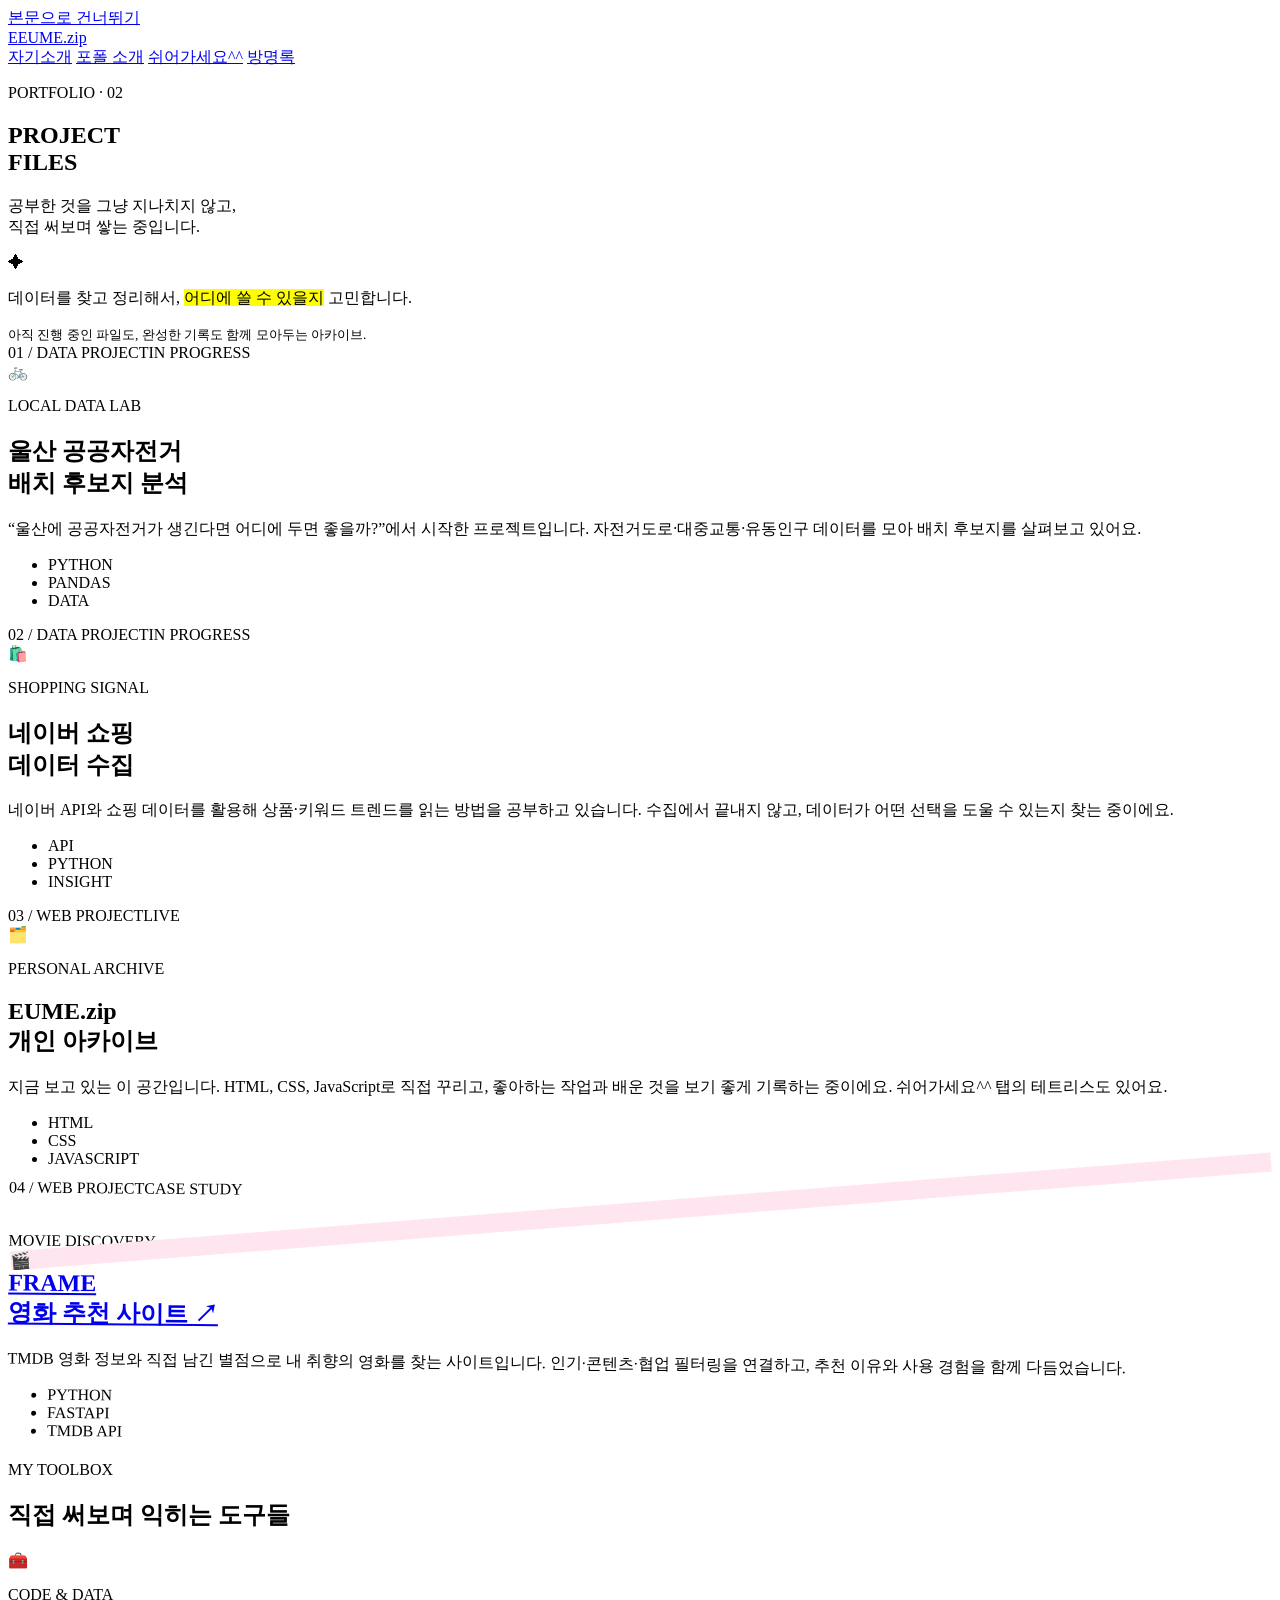
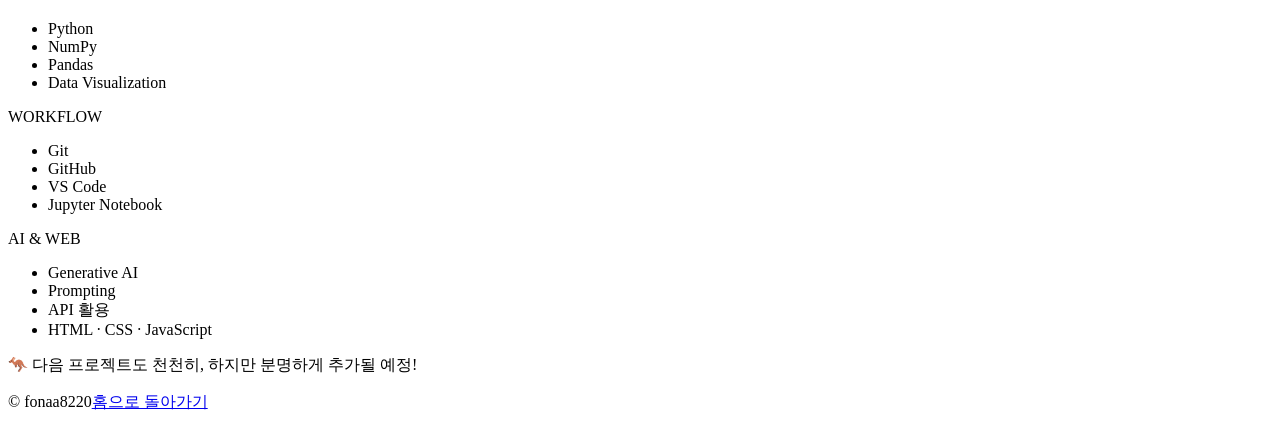
==== pages/portfolio/index.html @ 28d55096 "feat: add FRAME movie recommendation portfolio case study" ====
<!doctype html>
<html lang="ko">
<head>
  <meta charset="UTF-8">
  <meta name="viewport" content="width=device-width, initial-scale=1.0">
  <meta name="description" content="김정음의 프로젝트 포트폴리오 페이지입니다.">
  <title>포폴 소개 — EUME.zip</title>
  <link rel="stylesheet" href="../../shared/site.css">
  <link rel="stylesheet" href="frame/frame.css?v=20261020-2">
  <script src="../../shared/site.js" defer></script>
</head>
<body data-page="portfolio">
  <a class="skip-link" href="#main-content">본문으로 건너뛰기</a>
  <div class="page-grid" aria-hidden="true"></div>
  <header class="site-header">
    <a class="brand" href="../../index.html" aria-label="홈으로 이동"><span class="brand-mark" aria-hidden="true">E</span><span>EUME<span class="brand-dot">.</span>zip</span></a>
    <nav class="tabs" aria-label="주요 메뉴">
      <a class="tab" href="../../pages/about/index.html" data-route="about">자기소개</a>
      <a class="tab" href="../../pages/portfolio/index.html" data-route="portfolio">포폴 소개</a>
      <a class="tab" href="../../games/tetris/index.html" data-route="tetris">쉬어가세요^^</a>
      <a class="tab" href="../../pages/guestbook/index.html" data-route="guestbook">방명록</a>
    </nav>
  </header>
  <main class="subpage" id="main-content">
    <section class="page-heading">
      <p class="eyebrow">PORTFOLIO · 02</p>
      <h1>PROJECT<br>FILES</h1>
      <p>공부한 것을 그냥 지나치지 않고,<br>직접 써보며 쌓는 중입니다.</p>
    </section>
    <section class="portfolio-intro" aria-label="포트폴리오 안내">
      <span class="portfolio-scribble" aria-hidden="true">✦</span>
      <p>데이터를 찾고 정리해서, <mark>어디에 쓸 수 있을지</mark> 고민합니다.</p>
      <small>아직 진행 중인 파일도, 완성한 기록도 함께 모아두는 아카이브.</small>
    </section>
    <section class="project-grid" aria-label="프로젝트 목록">
      <article class="project-card project-bike">
        <div class="project-topline"><span>01 / DATA PROJECT</span><span class="project-state">IN PROGRESS</span></div>
        <div class="project-icon" aria-hidden="true">🚲</div>
        <p class="project-type">LOCAL DATA LAB</p>
        <h2>울산 공공자전거<br>배치 후보지 분석</h2>
        <p class="project-copy">“울산에 공공자전거가 생긴다면 어디에 두면 좋을까?”에서 시작한 프로젝트입니다. 자전거도로·대중교통·유동인구 데이터를 모아 배치 후보지를 살펴보고 있어요.</p>
        <ul class="project-tags" aria-label="사용 기술"><li>PYTHON</li><li>PANDAS</li><li>DATA</li></ul>
      </article>
      <article class="project-card project-shopping">
        <div class="project-topline"><span>02 / DATA PROJECT</span><span class="project-state">IN PROGRESS</span></div>
        <div class="project-icon" aria-hidden="true">🛍️</div>
        <p class="project-type">SHOPPING SIGNAL</p>
        <h2>네이버 쇼핑<br>데이터 수집</h2>
        <p class="project-copy">네이버 API와 쇼핑 데이터를 활용해 상품·키워드 트렌드를 읽는 방법을 공부하고 있습니다. 수집에서 끝내지 않고, 데이터가 어떤 선택을 도울 수 있는지 찾는 중이에요.</p>
        <ul class="project-tags" aria-label="사용 기술"><li>API</li><li>PYTHON</li><li>INSIGHT</li></ul>
      </article>
      <article class="project-card project-archive">
        <div class="project-topline"><span>03 / WEB PROJECT</span><span class="project-state">LIVE</span></div>
        <div class="project-icon" aria-hidden="true">🗂️</div>
        <p class="project-type">PERSONAL ARCHIVE</p>
        <h2>EUME.zip<br>개인 아카이브</h2>
        <p class="project-copy">지금 보고 있는 이 공간입니다. HTML, CSS, JavaScript로 직접 꾸리고, 좋아하는 작업과 배운 것을 보기 좋게 기록하는 중이에요. 쉬어가세요^^ 탭의 테트리스도 있어요.</p>
        <ul class="project-tags" aria-label="사용 기술"><li>HTML</li><li>CSS</li><li>JAVASCRIPT</li></ul>
      </article>
      <article class="project-card project-frame">
        <div class="project-topline"><span>04 / WEB PROJECT</span><span class="project-state">CASE STUDY</span></div>
        <div class="project-icon" aria-hidden="true">🎬</div>
        <p class="project-type">MOVIE DISCOVERY</p>
        <h2><a href="frame/index.html">FRAME<br>영화 추천 사이트 <span aria-hidden="true">↗</span></a></h2>
        <p class="project-copy">TMDB 영화 정보와 직접 남긴 별점으로 내 취향의 영화를 찾는 사이트입니다. 인기·콘텐츠·협업 필터링을 연결하고, 추천 이유와 사용 경험을 함께 다듬었습니다.</p>
        <ul class="project-tags" aria-label="사용 기술"><li>PYTHON</li><li>FASTAPI</li><li>TMDB API</li></ul>
      </article>
    </section>
    <section class="toolbox" aria-labelledby="toolbox-title">
      <div class="toolbox-heading">
        <div>
          <p id="toolbox-title">MY TOOLBOX</p>
          <h2>직접 써보며 익히는 도구들</h2>
        </div>
        <span aria-hidden="true">🧰</span>
      </div>
      <div class="toolbox-grid">
        <article class="tool-group tool-group-blue">
          <p>CODE &amp; DATA</p>
          <ul><li>Python</li><li>NumPy</li><li>Pandas</li><li>Data Visualization</li></ul>
        </article>
        <article class="tool-group tool-group-pink">
          <p>WORKFLOW</p>
          <ul><li>Git</li><li>GitHub</li><li>VS Code</li><li>Jupyter Notebook</li></ul>
        </article>
        <article class="tool-group tool-group-lime">
          <p>AI &amp; WEB</p>
          <ul><li>Generative AI</li><li>Prompting</li><li>API 활용</li><li>HTML · CSS · JavaScript</li></ul>
        </article>
      </div>
    </section>
    <p class="portfolio-note"><span aria-hidden="true">🦘</span> 다음 프로젝트도 천천히, 하지만 분명하게 추가될 예정!</p>
  </main>
  <footer class="site-footer"><span>© <span data-year></span> fonaa8220</span><a href="../../index.html">홈으로 돌아가기</a></footer>
</body>
</html>
---- pages/portfolio/frame/frame.css ----
/* FRAME case study; scoped so the existing archive keeps its own design. */
.project-grid .project-frame { grid-column: auto; box-shadow: 5px 5px 0 var(--pink); transform: rotate(.5deg); }
.project-frame .project-icon { background: #ffe5f0; transform: rotate(-5deg); }
.project-frame h2 a:hover { text-decoration: underline; text-underline-offset: 4px; }
.project-frame h2 a:focus-visible { outline: 3px solid var(--blue); outline-offset: 5px; }
.frame-card-link { display: inline-flex; align-items: center; gap: 16px; padding: 11px 15px; border: 2px solid var(--ink); color: var(--ink); background: var(--lime); box-shadow: 3px 3px 0 var(--ink); font-size: .85rem; font-weight: 900; }
.frame-card-link:hover { background: #fff; }
.frame-card-link:focus-visible, .frame-case a:focus-visible, .frame-case summary:focus-visible { outline: 3px solid var(--pink); outline-offset: 5px; }
.frame-case { padding-bottom: 70px; }
.frame-breadcrumb { display: inline-flex; margin: 22px 0; font-size: .8rem; font-weight: 800; }
.frame-hero { display: grid; grid-template-columns: 1.2fr .8fr; gap: 28px; padding: 28px; border: 2px solid var(--ink); color: var(--ink); background: #fff; box-shadow: 5px 5px 0 var(--blue); }
.frame-case .frame-kicker { margin: 0 0 16px; color: var(--blue); font: 900 .73rem ui-monospace, monospace; letter-spacing: .1em; }
.frame-hero .frame-kicker { color: var(--blue); }
.frame-hero h1 { margin: 0; font-size: clamp(2rem, 4vw, 3.2rem); line-height: 1.12; letter-spacing: -.055em; word-break: keep-all; }
.frame-hero h1 span { display: table; margin-bottom: 16px; padding: 5px 9px; border: 2px solid var(--ink); color: var(--ink); background: var(--lime); font-size: .48em; letter-spacing: -.02em; transform: rotate(-2deg); }
.frame-hero-copy { max-width: 620px; margin: 20px 0 0; color: var(--muted); font-size: .89rem; line-height: 1.85; word-break: keep-all; }
.frame-meta { display: grid; align-content: center; gap: 0; margin: 0; padding: 0 0 0 25px; border-left: 1px solid #d5d1c7; }
.frame-meta div { padding: 14px 0; }
.frame-meta dt { margin-bottom: 7px; color: var(--blue); font: 800 .68rem ui-monospace, monospace; letter-spacing: .08em; }
.frame-meta dd { margin: 0; font-size: .91rem; line-height: 1.6; }
.frame-actions { display: flex; flex-wrap: wrap; align-items: center; gap: 16px; margin-top: 25px; }
.frame-actions .frame-secondary { padding: 12px 0; color: inherit; border-bottom: 1px solid currentColor; font-size: .88rem; font-weight: 800; }
.frame-stats { display: grid; grid-template-columns: repeat(3, 1fr); gap: 20px; margin: 35px 0 12px; }
.frame-stat { padding: 23px; border: 2px solid var(--ink); background: #fff; box-shadow: 4px 4px 0 var(--ink); }
.frame-stat:nth-child(2) { background: var(--lime); }
.frame-stat strong { display: block; font-size: clamp(1.8rem, 3vw, 2.4rem); letter-spacing: -.06em; }
.frame-stat span { display: block; margin-top: 6px; font-size: .85rem; line-height: 1.6; }
.frame-asof { margin: 14px 0 0; color: var(--muted); font-size: .78rem; }
.frame-section { margin-top: 64px; padding-top: 24px; border-top: 2px solid var(--ink); scroll-margin-top: 25px; }
.frame-section h2 { margin: 0 0 22px; font-size: clamp(1.6rem, 3vw, 2.2rem); line-height: 1.25; letter-spacing: -.05em; word-break: keep-all; }
.frame-section h3 { margin: 0 0 12px; font-size: 1.13rem; line-height: 1.5; word-break: keep-all; }
.frame-section p, .frame-section li { line-height: 1.9; word-break: keep-all; }
.frame-section p { max-width: 900px; }
.frame-section a:not(.frame-card-link) { text-decoration: underline; text-underline-offset: 3px; }
.frame-section ul { padding-left: 22px; }
.frame-grid { display: grid; grid-template-columns: repeat(2, minmax(0, 1fr)); gap: 20px; }
.frame-note { padding: 24px; border: 2px solid var(--ink); background: #fff; box-shadow: 4px 4px 0 var(--ink); }
.frame-note p:last-child { margin-bottom: 0; }
.frame-note .frame-label { margin: 0 0 10px; color: var(--blue); font: 900 .7rem ui-monospace, monospace; letter-spacing: .07em; }
.frame-screen { margin: 0; padding: 12px; border: 2px solid var(--ink); background: #111510; box-shadow: 6px 6px 0 var(--blue); }
.frame-screen img { display: block; width: 100%; height: auto; }
.frame-screen figcaption { padding: 14px 9px 5px; color: #d0d5c8; font-size: .8rem; line-height: 1.7; }
.frame-table-wrap { overflow-x: auto; border: 2px solid var(--ink); background: #fff; }
.frame-case table { width: 100%; border-collapse: collapse; font-size: .87rem; }
.frame-case th, .frame-case td { padding: 17px; border-bottom: 1px solid #d5d1c7; text-align: left; line-height: 1.8; vertical-align: top; word-break: keep-all; }
.frame-case th { background: var(--lime); }
.frame-case tr:last-child td { border-bottom: 0; }
.frame-case td:first-child { width: 24%; font-weight: 800; }
.frame-flow { display: grid; grid-template-columns: 1fr auto 1fr; gap: 16px; align-items: center; margin: 24px 0; }
.frame-flow-column { display: grid; gap: 16px; }
.frame-flow-box { padding: 22px; border: 2px solid var(--ink); background: #fff; box-shadow: 4px 4px 0 var(--ink); }
.frame-flow-box strong, .frame-flow-box span { display: block; }
.frame-flow-box strong { margin-bottom: 8px; font-size: 1rem; }
.frame-flow-box span { font-size: .83rem; line-height: 1.8; }
.frame-flow-arrow { font-size: 2rem; font-weight: 900; }
.frame-flow-output { grid-column: 1 / -1; padding: 23px; border: 2px solid var(--ink); background: var(--lime); text-align: center; }
.frame-flow-output strong { display: block; margin-bottom: 6px; }
.frame-flow-output span { font-size: .86rem; line-height: 1.8; }
.frame-formula { padding: 20px 24px; border: 2px solid var(--ink); background: #fff; font: 800 .95rem/1.9 ui-monospace, monospace; overflow-wrap: anywhere; }
.frame-case code { padding: 2px 5px; border-radius: 3px; background: #ebe7db; font-family: ui-monospace, monospace; font-size: .88em; overflow-wrap: anywhere; }
.frame-case pre { margin: 18px 0; padding: 22px; color: #f6f8ef; background: #111510; overflow-x: auto; line-height: 1.9; }
.frame-case pre code { padding: 0; color: inherit; background: transparent; overflow-wrap: normal; }
.frame-architecture { display: grid; grid-template-columns: repeat(4, minmax(0, 1fr)); gap: 14px; margin: 24px 0; }
.frame-architecture .frame-flow-box { padding: 18px; }
.frame-architecture small { display: block; margin-bottom: 9px; color: var(--blue); font: 900 .7rem ui-monospace, monospace; }
.frame-checks { display: grid; grid-template-columns: repeat(2, minmax(0, 1fr)); gap: 12px; padding: 0 !important; list-style: none; }
.frame-checks li { margin: 0; padding: 16px 20px; border: 1.5px solid var(--ink); background: #fff; }
.frame-checks li::before { content: '✓'; margin-right: 10px; color: var(--blue); font-weight: 900; }
.frame-bottom { display: flex; justify-content: space-between; align-items: center; flex-wrap: wrap; gap: 18px; margin-top: 55px; padding-top: 24px; border-top: 2px solid var(--ink); }
@media (max-width: 820px) {
  .frame-hero { grid-template-columns: 1fr; }
  .frame-meta { grid-template-columns: repeat(2, minmax(0, 1fr)); padding: 20px 0 0; border-left: 0; border-top: 1px solid #d5d1c7; gap: 10px; }
  .frame-architecture { grid-template-columns: repeat(2, minmax(0, 1fr)); }
}
@media (max-width: 540px) {
  .frame-hero { padding: 22px; }
  .frame-stats, .frame-grid, .frame-checks { grid-template-columns: 1fr; }
  .frame-stat { display: flex; align-items: center; gap: 22px; padding: 17px 22px; }
  .frame-stat strong { min-width: 95px; }
  .frame-section { margin-top: 46px; }
  .frame-flow { grid-template-columns: 1fr; }
  .frame-flow-arrow { text-align: center; transform: rotate(90deg); }
  .frame-meta, .frame-architecture { grid-template-columns: 1fr; }
  .frame-case th, .frame-case td { padding: 12px; font-size: .79rem; }
  .frame-case td:first-child { width: 30%; }
}
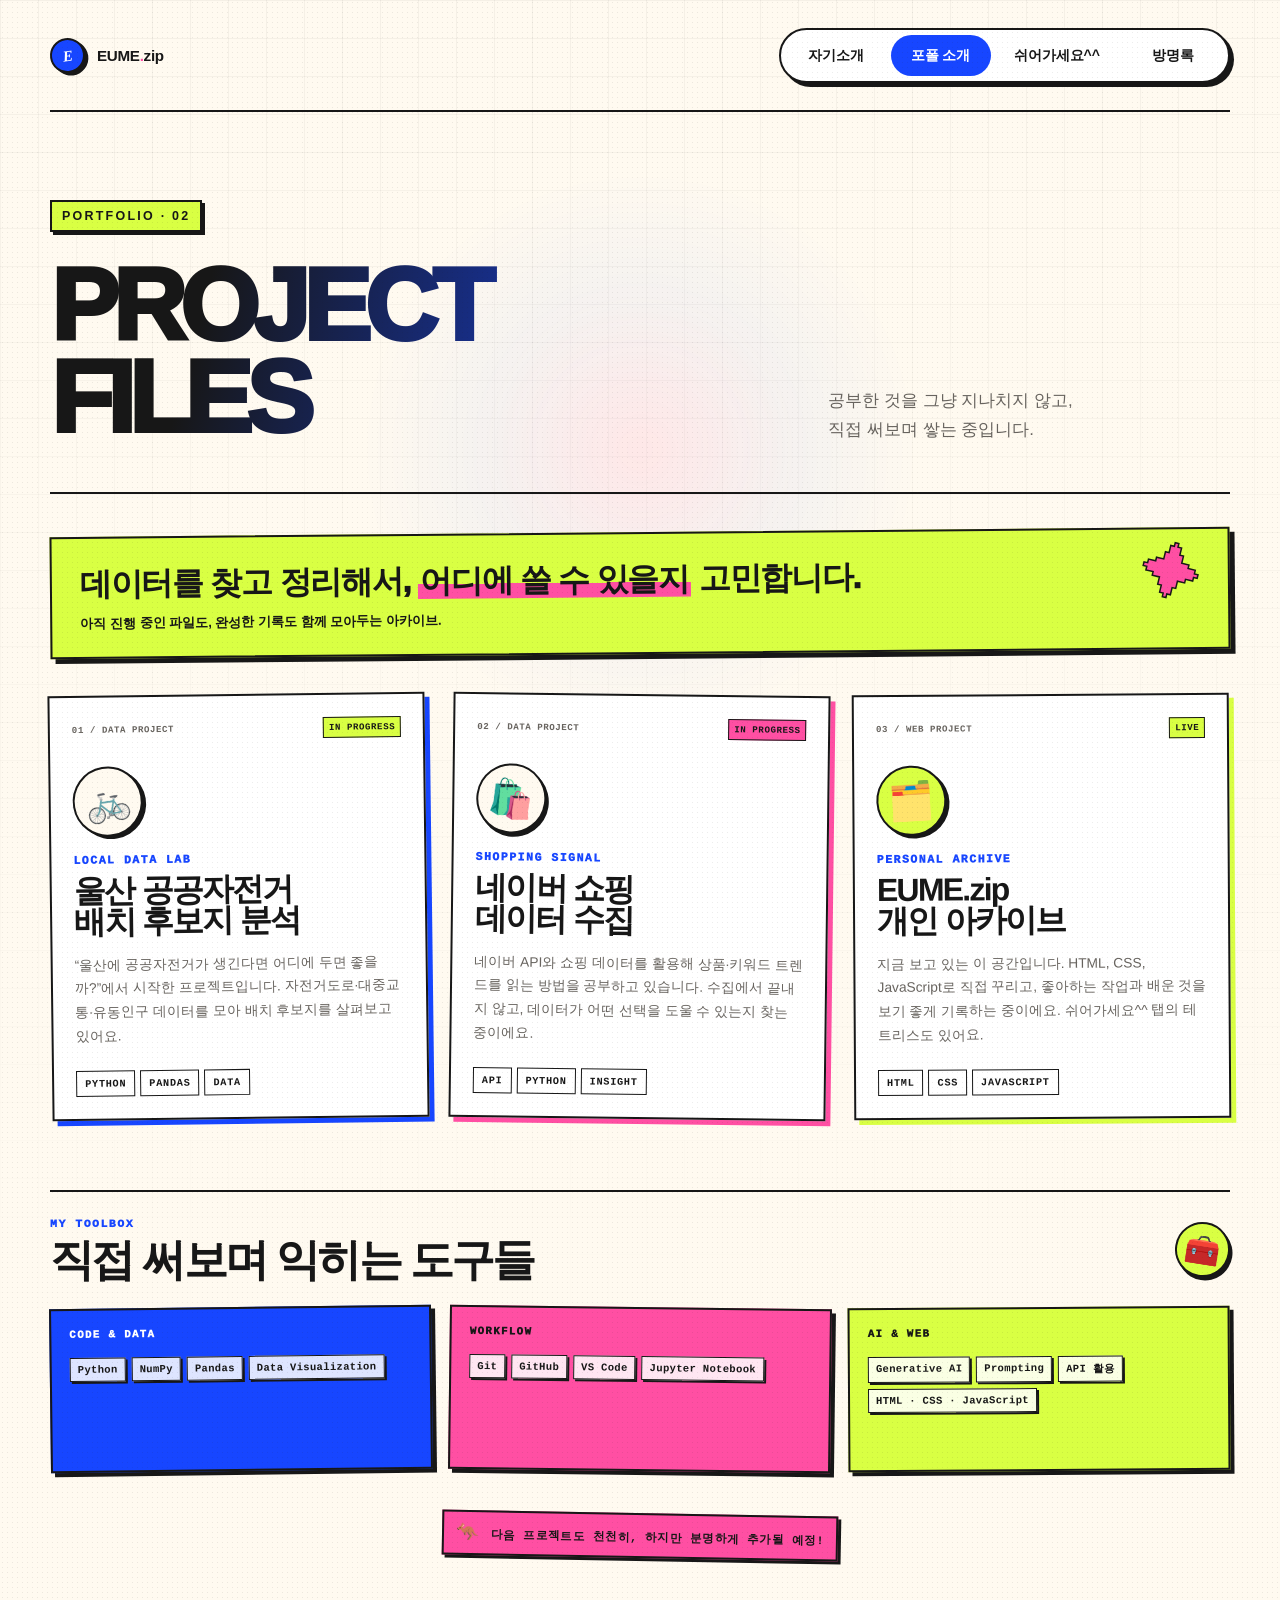
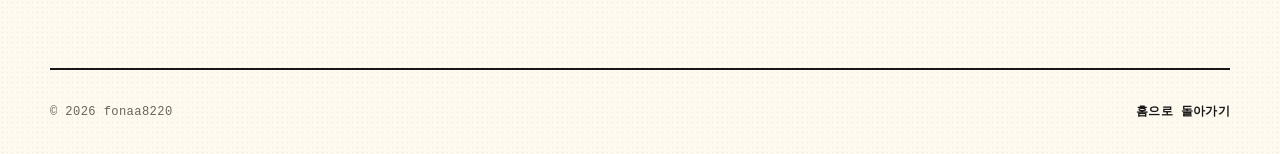
==== commit 5efcf5ea: "refactor: organize blog pages and shared assets" ====
--- a/pages/portfolio/index.html
+++ b/pages/portfolio/index.html
@@ -6,7 +6,6 @@
   <meta name="description" content="김정음의 프로젝트 포트폴리오 페이지입니다.">
   <title>포폴 소개 — EUME.zip</title>
   <link rel="stylesheet" href="../../shared/site.css">
-  <link rel="stylesheet" href="frame/frame.css?v=20261020-2">
   <script src="../../shared/site.js" defer></script>
 </head>
 <body data-page="portfolio">
@@ -57,14 +56,6 @@
         <p class="project-copy">지금 보고 있는 이 공간입니다. HTML, CSS, JavaScript로 직접 꾸리고, 좋아하는 작업과 배운 것을 보기 좋게 기록하는 중이에요. 쉬어가세요^^ 탭의 테트리스도 있어요.</p>
         <ul class="project-tags" aria-label="사용 기술"><li>HTML</li><li>CSS</li><li>JAVASCRIPT</li></ul>
       </article>
-      <article class="project-card project-frame">
-        <div class="project-topline"><span>04 / WEB PROJECT</span><span class="project-state">CASE STUDY</span></div>
-        <div class="project-icon" aria-hidden="true">🎬</div>
-        <p class="project-type">MOVIE DISCOVERY</p>
-        <h2><a href="frame/index.html">FRAME<br>영화 추천 사이트 <span aria-hidden="true">↗</span></a></h2>
-        <p class="project-copy">TMDB 영화 정보와 직접 남긴 별점으로 내 취향의 영화를 찾는 사이트입니다. 인기·콘텐츠·협업 필터링을 연결하고, 추천 이유와 사용 경험을 함께 다듬었습니다.</p>
-        <ul class="project-tags" aria-label="사용 기술"><li>PYTHON</li><li>FASTAPI</li><li>TMDB API</li></ul>
-      </article>
     </section>
     <section class="toolbox" aria-labelledby="toolbox-title">
       <div class="toolbox-heading">
--- a/shared/site.css
+++ b/shared/site.css
@@ -0,0 +1,392 @@
+:root {
+  color-scheme: light;
+  --paper: #fffaf0;
+  --ink: #171717;
+  --blue: #1746ff;
+  --pink: #ff4fa3;
+  --lime: #d9ff43;
+  --muted: #68645f;
+  --shadow: 8px 8px 0 var(--ink);
+}
+
+* { box-sizing: border-box; }
+html { min-width: 320px; background: var(--paper); scroll-behavior: smooth; }
+body {
+  min-height: 100vh; margin: 0; display: flex; flex-direction: column; overflow-x: hidden;
+  color: var(--ink); background: var(--paper);
+  font-family: Pretendard, "Noto Sans KR", -apple-system, BlinkMacSystemFont, "Segoe UI", sans-serif;
+  -webkit-user-select: none; user-select: none;
+  opacity: 0; animation: page-in .55s cubic-bezier(.2,.8,.2,1) forwards;
+}
+input, textarea { -webkit-user-select: text; user-select: text; }
+body::after {
+  content: ""; position: fixed; z-index: 20; inset: 0; pointer-events: none; opacity: .11;
+  background-image: radial-gradient(rgba(23,23,23,.75) .55px, transparent .7px);
+  background-size: 5px 5px;
+}
+body.is-leaving { animation: page-out .16s ease forwards; }
+a, button { -webkit-tap-highlight-color: transparent; }
+a { color: inherit; text-decoration: none; }
+.skip-link { position: fixed; z-index: 99; top: 12px; left: 12px; padding: 10px 14px; color: #fff; background: var(--ink); transform: translateY(-160%); }
+.skip-link:focus { transform: translateY(0); }
+.page-grid { position: fixed; z-index: -2; inset: 0; pointer-events: none; background-image: linear-gradient(rgba(23,23,23,.045) 1px, transparent 1px), linear-gradient(90deg, rgba(23,23,23,.045) 1px, transparent 1px); background-size: 38px 38px; mask-image: linear-gradient(to bottom, #000, transparent 80%); }
+.cursor-light { position: fixed; z-index: -1; width: 36rem; height: 36rem; border-radius: 50%; pointer-events: none; opacity: .42; background: radial-gradient(circle, rgba(255,79,163,.26), rgba(23,70,255,.1) 38%, transparent 70%); filter: blur(10px); transform: translate3d(calc(var(--mouse-x, 50vw) - 18rem), calc(var(--mouse-y, 50vh) - 18rem), 0); transition: opacity .25s; }
+.site-header, .site-footer, .home, .subpage { width: min(1180px, calc(100% - 48px)); margin-inline: auto; }
+.site-header { min-height: 112px; display: flex; align-items: center; justify-content: space-between; gap: 32px; border-bottom: 2px solid var(--ink); }
+.brand { display: inline-flex; align-items: center; gap: 12px; padding: 10px 0; font-size: .95rem; font-weight: 900; letter-spacing: -.02em; }
+.brand-mark { width: 35px; height: 35px; display: grid; place-items: center; border: 2px solid var(--ink); border-radius: 50%; color: #fff; background: var(--blue); font-family: Georgia, serif; font-style: italic; box-shadow: 3px 3px 0 var(--ink); transform: rotate(-8deg); }
+.brand-dot { color: var(--pink); }
+.tabs { display: flex; align-items: center; gap: 5px; padding: 5px; border: 2px solid var(--ink); border-radius: 999px; background: #fff; box-shadow: 4px 4px 0 var(--ink); }
+.tab { min-width: 100px; padding: 11px 18px; border: 0; border-radius: 999px; font: inherit; font-size: .88rem; font-weight: 800; text-align: center; color: var(--ink); background: transparent; cursor: pointer; transition: color .18s, background .18s, transform .18s; }
+.tab:hover, .tab:focus-visible { color: #fff; background: var(--pink); outline: 2px solid transparent; transform: rotate(-1deg); }
+.tab.is-active { color: #fff; background: var(--blue); }
+.tab:active { transform: scale(.96); }
+.tab-empty { color: #8d8983; background: repeating-linear-gradient(135deg, #fff 0 7px, #f0ede6 7px 14px); cursor: not-allowed; }
+.tab-empty:hover { color: #8d8983; background: repeating-linear-gradient(135deg, #fff 0 7px, #f0ede6 7px 14px); transform: none; }
+.ticker { width: 100%; overflow: hidden; border-bottom: 2px solid var(--ink); color: #fff; background: var(--ink); transform: rotate(-.25deg) scale(1.01); }
+.ticker-track { width: max-content; display: flex; animation: ticker-scroll 22s linear infinite; }
+.ticker-track span { padding: 9px 22px; font-family: ui-monospace, SFMono-Regular, Menlo, monospace; font-size: .73rem; font-weight: 800; letter-spacing: .1em; white-space: nowrap; }
+.home { flex: 1; min-height: calc(100vh - 232px); display: grid; grid-template-columns: minmax(0, 1.45fr) minmax(300px, .55fr); align-items: center; gap: clamp(48px, 8vw, 120px); padding: 74px 0 104px; }
+.hero { position: relative; }
+.hero-labels { display: flex; gap: 8px; margin-bottom: 28px; }
+.label, .empty-tag { display: inline-block; border: 2px solid var(--ink); font-size: .72rem; font-weight: 900; letter-spacing: .09em; box-shadow: 3px 3px 0 var(--ink); }
+.label { padding: 7px 10px; }
+.label-blue { color: #fff; background: var(--blue); transform: rotate(-2deg); }
+.label-pink { background: var(--pink); transform: rotate(2deg); }
+.eyebrow { margin: 0 0 20px; font-size: .78rem; font-weight: 900; letter-spacing: .18em; color: var(--blue); }
+.hero h1, .page-heading h1 { margin: 0; font-weight: 950; letter-spacing: -.065em; }
+.hero h1 { max-width: 800px; font-size: clamp(3.2rem, 6.4vw, 6.4rem); line-height: 1.03; }
+.hero h1 em { position: relative; z-index: 0; font-style: normal; font-weight: 950; white-space: nowrap; }
+.hero h1 em { background: linear-gradient(90deg, var(--ink) 0 34%, var(--blue) 48%, var(--pink) 66%, var(--ink) 82%); background-size: 240% auto; background-position: 0% center; -webkit-background-clip: text; background-clip: text; color: transparent; animation: headline-ink 7s ease-in-out infinite; }
+.hero h1 em::after { content: ""; position: absolute; z-index: -1; right: -.08em; bottom: .03em; left: -.08em; height: .28em; background: var(--lime); transform: scaleX(0) rotate(-1deg); transform-origin: left; animation: marker-swipe .8s .7s cubic-bezier(.2,.8,.2,1) forwards; }
+.hero-copy { max-width: 590px; margin: 30px 0 0; font-size: clamp(1rem, 1.6vw, 1.14rem); line-height: 1.85; color: var(--muted); }
+.hero-actions { display: flex; align-items: center; gap: 22px; margin-top: 42px; }
+.primary-button, .text-button { display: inline-flex; align-items: center; justify-content: center; min-height: 52px; font-size: .95rem; font-weight: 900; transition: transform .18s, box-shadow .18s, color .18s, background .18s; }
+.primary-button { gap: 30px; padding: 0 19px 0 24px; border: 2px solid var(--ink); color: #fff; background: var(--blue); box-shadow: 5px 5px 0 var(--ink); }
+.primary-button span { font-size: 1.15rem; }
+.primary-button:hover, .primary-button:focus-visible { background: var(--pink); box-shadow: 2px 2px 0 var(--ink); transform: translate(3px, 3px); outline: none; }
+.text-button { padding: 0 4px; border-bottom: 3px solid var(--pink); }
+.text-button:hover, .text-button:focus-visible { color: var(--blue); transform: translateY(-2px); outline: none; }
+.status-card { --glow-x: 50%; --glow-y: 50%; position: relative; min-height: 410px; display: flex; flex-direction: column; justify-content: space-between; padding: 30px; overflow: hidden; border: 2px solid var(--ink); border-radius: 8px; background: var(--lime); box-shadow: var(--shadow); transform: rotate(2deg); transition: transform .25s ease, box-shadow .25s ease; transform-style: preserve-3d; }
+.status-card::before { content: ""; position: absolute; inset: 10px; border: 1px dashed rgba(23,23,23,.35); pointer-events: none; }
+.status-card::after { content: ""; position: absolute; z-index: 0; inset: -40%; pointer-events: none; opacity: .68; background: radial-gradient(circle at var(--glow-x) var(--glow-y), rgba(255,255,255,.95) 0 7%, rgba(255,79,163,.38) 18%, rgba(23,70,255,.2) 32%, transparent 52%); mix-blend-mode: screen; transition: opacity .3s; }
+.status-card:hover { box-shadow: 12px 14px 0 var(--ink); }
+.tape { position: absolute; top: -22px; left: 50%; width: 92px; height: 36px; background: rgba(255,79,163,.78); transform: translateX(-50%) rotate(-3deg); clip-path: polygon(4% 6%, 96% 0, 100% 88%, 0 100%); }
+.status-top, .status-bottom { position: relative; z-index: 2; display: flex; justify-content: space-between; gap: 20px; transform: translateZ(24px); }
+.status-top { font-family: ui-monospace, SFMono-Regular, Menlo, monospace; font-size: .76rem; font-weight: 800; letter-spacing: .04em; }
+.status-badge { display: inline-flex; align-items: center; gap: 7px; }
+.status-badge i { width: 7px; height: 7px; border-radius: 50%; background: var(--blue); box-shadow: 0 0 0 3px rgba(23,70,255,.15); }
+.status-number { position: relative; z-index: 2; align-self: flex-end; padding-right: 8px; font-family: Georgia, "Times New Roman", serif; font-size: 8.6rem; font-style: italic; font-weight: 900; line-height: .9; color: var(--blue); text-shadow: 4px 4px 0 #fff; transform: translateZ(44px) rotate(-6deg); }
+.status-spark { position: absolute; z-index: 2; top: 36%; left: 28px; color: var(--pink); font-size: 4.5rem; -webkit-text-stroke: 2px var(--ink); transform: translateZ(34px) rotate(12deg); animation: spark-pulse 2.8s ease-in-out infinite; }
+.status-bottom { display: grid; grid-template-columns: minmax(0, 1fr) auto; align-items: end; column-gap: 16px; }
+.status-bottom p { margin: 0; font-size: .78rem; font-weight: 950; letter-spacing: .12em; }
+.status-bottom span { max-width: none; text-align: right; white-space: nowrap; font-size: .84rem; font-weight: 700; line-height: 1.6; }
+.phone-stage { --glow-x: 50%; --glow-y: 50%; position: relative; width: min(400px, 100%); justify-self: center; perspective: 800px; cursor: pointer; transform: rotate(2deg); transition: transform .25s ease; }
+.phone-stage:focus-visible { outline: 3px solid var(--pink); outline-offset: 8px; }
+.phone-stage::before { content: ""; position: absolute; z-index: -1; top: 7%; right: 3%; bottom: 3%; left: 9%; border-radius: 48% 48% 44% 44%; background: radial-gradient(circle at var(--glow-x) var(--glow-y), rgba(255,79,163,.55), rgba(23,70,255,.22) 44%, transparent 72%); filter: blur(28px); opacity: .8; transform: scale(.9); }
+.phone-visual { position: relative; width: 100%; aspect-ratio: 2 / 3; isolation: isolate; filter: drop-shadow(12px 16px 0 rgba(23,23,23,.92)); }
+.phone-device { position: absolute; z-index: 1; inset: 0; width: 100%; height: 100%; display: block; object-fit: contain; mix-blend-mode: multiply; clip-path: polygon(69% 0, 79% 0, 80% 11%, 78% 12%, 82% 16%, 82% 86%, 80% 92%, 75% 97%, 68% 99%, 31% 99%, 24% 96%, 20% 89%, 20% 21%, 22% 15%, 28% 11%, 68% 11%); pointer-events: none; user-select: none; }
+.phone-screen { position: absolute; z-index: 2; top: 24.8%; left: 27.7%; width: 49.5%; height: 35.3%; overflow: hidden; border-radius: 3.5%; background: #131313; transform: translateZ(30px); }
+.phone-screen::after { content: ""; position: absolute; inset: 0; pointer-events: none; background: linear-gradient(115deg, rgba(255,255,255,.24), transparent 27%, transparent 68%, rgba(255,255,255,.09)); mix-blend-mode: screen; }
+.phone-screen img { width: 100%; height: 100%; display: block; object-fit: cover; filter: contrast(1.05) saturate(1.12); }
+.phone-screen .phone-photo { object-position: 50% 18%; transform: scale(1.04); }
+.phone-bubble { position: absolute; z-index: 3; top: 7%; right: 3%; padding: 7px 8px; border: 1.5px solid var(--ink); border-radius: 48% 43% 48% 42%; color: var(--ink); background: #fff; box-shadow: 2px 2px 0 var(--pink); font-size: clamp(.48rem, 1.25vw, .68rem); font-weight: 900; line-height: 1; white-space: nowrap; transform: rotate(-7deg); transition: opacity .2s ease, transform .35s ease; }
+.phone-bubble::after { content: ""; position: absolute; right: 15%; bottom: -7px; width: 10px; height: 10px; border-right: 1.5px solid var(--ink); border-bottom: 1.5px solid var(--ink); background: #fff; transform: rotate(35deg) skew(-15deg); }
+.phone-photo-jump { position: absolute; z-index: 3; top: -18%; left: -9%; width: 118%; height: auto; opacity: 0; pointer-events: none; clip-path: polygon(55% 4%, 62% 4%, 62% 12%, 69% 14%, 73% 23%, 72% 33%, 75% 43%, 71% 49%, 65% 53%, 61% 60%, 66% 67%, 81% 71%, 86% 75%, 80% 80%, 71% 82%, 62% 81%, 54% 87%, 49% 94%, 42% 89%, 38% 82%, 37% 72%, 35% 61%, 34% 50%, 29% 44%, 28% 35%, 31% 26%, 37% 21%, 44% 14%, 51% 11%); filter: contrast(1.06) saturate(1.08) drop-shadow(7px 10px 0 rgba(23,23,23,.22)); transform: translate(22px, 30px) rotate(8deg) scale(.72); transform-origin: 50% 68%; transition: opacity .25s ease, transform .65s cubic-bezier(.2,1.35,.3,1); }
+.phone-bubble-jump { z-index: 5; top: 5%; right: -31%; width: 210px; padding: 12px 13px; color: var(--ink); background: var(--lime); box-shadow: 4px 4px 0 var(--ink); font-size: .8rem; line-height: 1.32; text-align: center; white-space: normal; opacity: 0; pointer-events: none; transform: translateY(12px) rotate(8deg) scale(.8); transition: opacity .25s .15s ease, transform .45s .15s cubic-bezier(.2,1.3,.3,1); }
+.phone-bubble-jump span { display: block; }
+.phone-stage.is-switched .phone-photo { opacity: 0; transform: scale(.72) rotate(-8deg); transition: opacity .18s ease, transform .35s ease; }
+.phone-stage.is-switched .phone-photo-jump { opacity: 1; transform: translate(0) rotate(-4deg) scale(1); }
+.phone-stage.is-switched .phone-bubble:not(.phone-bubble-jump) { opacity: 0; transform: rotate(-7deg) scale(.72); }
+.phone-stage.is-switched .phone-bubble-jump { opacity: 1; transform: translateY(0) rotate(8deg) scale(1); }
+.phone-stage.is-switched .click-sticker { color: var(--ink); background: var(--lime); }
+.click-sticker { position: absolute; z-index: 6; padding: 11px 14px; border: 2px solid var(--ink); color: #fff; background: var(--blue); box-shadow: 4px 4px 0 var(--pink); font-family: ui-monospace, SFMono-Regular, Menlo, monospace; font-size: 1.05rem; font-weight: 950; letter-spacing: .08em; pointer-events: none; }
+.click-sticker-main { top: 12%; left: -19%; transform: rotate(-12deg); animation: click-wiggle-main 2.5s ease-in-out infinite; }
+.click-sticker-alt { top: 58%; right: -16%; color: var(--ink); background: var(--pink); transform: rotate(9deg); animation: click-wiggle-alt 2.9s ease-in-out infinite; }
+.photo-placeholder { width: 100%; height: 100%; display: flex; flex-direction: column; align-items: center; justify-content: center; color: #fff; text-align: center; background: radial-gradient(circle at 50% 35%, rgba(255,79,163,.55), transparent 32%), linear-gradient(145deg, #161616, #222 52%, #101010); }
+.photo-placeholder span { color: var(--lime); font-size: 2.4rem; -webkit-text-stroke: 1px var(--pink); animation: spark-pulse 2.8s ease-in-out infinite; }
+.photo-placeholder strong { margin-top: 12px; font: 900 .8rem ui-monospace, SFMono-Regular, Menlo, monospace; letter-spacing: .12em; }
+.photo-placeholder small { margin-top: 5px; color: rgba(255,255,255,.62); font: 700 .58rem ui-monospace, SFMono-Regular, Menlo, monospace; letter-spacing: .13em; }
+.phone-caption { position: absolute; z-index: 3; right: -10px; bottom: 5%; padding: 7px 10px; border: 2px solid var(--ink); color: var(--ink); background: var(--pink); box-shadow: 3px 3px 0 var(--ink); font: 900 .68rem ui-monospace, SFMono-Regular, Menlo, monospace; letter-spacing: .08em; transform: rotate(-4deg); }
+.subpage { flex: 1; min-height: calc(100vh - 198px); padding: 88px 0 110px; }
+.page-heading { display: grid; grid-template-columns: minmax(0, 1fr) minmax(280px, .55fr); align-items: end; gap: 48px; padding-bottom: 48px; border-bottom: 2px solid var(--ink); }
+.page-heading .eyebrow { grid-column: 1 / -1; width: max-content; margin-bottom: -20px; padding: 7px 10px; border: 2px solid var(--ink); color: var(--ink); background: var(--lime); box-shadow: 3px 3px 0 var(--ink); transform: rotate(-1deg); }
+.page-heading h1 { font-size: clamp(3.8rem, 8vw, 7.4rem); line-height: .9; }
+.page-heading h1 { background: linear-gradient(105deg, var(--ink) 10%, var(--blue) 46%, var(--pink) 56%, var(--ink) 90%); background-size: 220% auto; -webkit-background-clip: text; background-clip: text; color: transparent; animation: headline-ink 8s ease-in-out infinite; }
+.page-heading > p:last-child { margin: 0; color: var(--muted); font-size: 1.05rem; line-height: 1.75; }
+.empty-content { position: relative; min-height: 320px; margin-top: 34px; display: flex; flex-direction: column; align-items: center; justify-content: center; padding: 58px 24px 48px; text-align: center; border: 2px dashed var(--ink); background: rgba(255,255,255,.62); }
+.empty-tag { position: absolute; top: 0; left: 50%; padding: 7px 10px; background: var(--pink); transform: translate(-50%, -50%) rotate(1deg); }
+.empty-icon { width: 58px; height: 58px; display: grid; place-items: center; margin-bottom: 20px; border: 2px solid var(--ink); border-radius: 50%; color: #fff; font-size: 1.6rem; background: var(--blue); box-shadow: 4px 4px 0 var(--ink); }
+.empty-content p { margin: 0 0 8px; font-size: 1.08rem; font-weight: 900; }
+.empty-content span:not(.empty-tag) { color: var(--muted); font-size: .94rem; line-height: 1.7; }
+.about-content { display: grid; grid-template-columns: minmax(0, 1.25fr) minmax(260px, .55fr); gap: 28px; margin-top: 38px; }
+.about-intro { position: relative; min-height: 390px; padding: clamp(30px, 5vw, 58px); overflow: hidden; border: 2px solid var(--ink); background: #fff; box-shadow: 8px 8px 0 var(--blue); }
+.about-intro::after { content: "HI!"; position: absolute; right: 7%; bottom: -13%; color: var(--lime); font-family: Georgia, "Times New Roman", serif; font-size: clamp(8rem, 20vw, 14rem); font-style: italic; font-weight: 900; line-height: 1; -webkit-text-stroke: 2px var(--ink); opacity: .9; pointer-events: none; transform: rotate(-11deg); }
+.card-kicker, .project-type { position: relative; z-index: 1; margin: 0; color: var(--blue); font-family: ui-monospace, SFMono-Regular, Menlo, monospace; font-size: .72rem; font-weight: 950; letter-spacing: .13em; }
+.about-intro h2 { position: relative; z-index: 1; max-width: 620px; margin: 20px 0 21px; font-size: clamp(2rem, 4.8vw, 4.2rem); line-height: .98; letter-spacing: -.055em; }
+.about-intro mark, .portfolio-intro mark { padding: 0 .08em; color: var(--ink); background: linear-gradient(transparent 59%, var(--pink) 59%); }
+.about-intro > p:not(.card-kicker) { position: relative; z-index: 1; max-width: 540px; margin: 0; color: var(--muted); font-size: 1rem; line-height: 1.85; }
+.about-sticker { position: absolute; z-index: 3; top: 25px; right: 25px; width: 84px; height: 84px; display: grid; place-content: center; border: 2px solid var(--ink); border-radius: 50%; color: var(--ink); background: var(--lime); box-shadow: 4px 4px 0 var(--ink); text-align: center; transform: rotate(10deg); animation: sticker-float 3.1s ease-in-out infinite; }
+.about-sticker span { display: block; font-size: 2rem; line-height: 1; }
+.about-sticker strong { margin-top: 1px; font: 950 .7rem ui-monospace, SFMono-Regular, Menlo, monospace; letter-spacing: .04em; }
+.about-mini-tags { position: relative; z-index: 2; display: flex; flex-wrap: wrap; gap: 7px; margin-top: 29px; }
+.about-mini-tags span, .project-tags li { padding: 6px 8px; border: 1.5px solid var(--ink); color: var(--ink); background: var(--paper); font: 900 .64rem ui-monospace, SFMono-Regular, Menlo, monospace; letter-spacing: .07em; }
+.about-mini-tags span:nth-child(2) { background: var(--lime); }
+.about-mini-tags span:nth-child(3) { background: var(--pink); }
+.about-side { display: grid; gap: 28px; }
+.about-fact { position: relative; min-height: 181px; padding: 24px 23px; overflow: hidden; border: 2px solid var(--ink); box-shadow: 6px 6px 0 var(--ink); }
+.fact-pink { background: var(--pink); transform: rotate(1.2deg); }
+.fact-blue { color: #fff; background: var(--blue); transform: rotate(-1.1deg); }
+.fact-icon { position: absolute; right: 18px; top: 14px; font-size: 2.2rem; transform: rotate(12deg); }
+.about-fact p { margin: 0; font: 950 .67rem ui-monospace, SFMono-Regular, Menlo, monospace; letter-spacing: .12em; }
+.about-fact strong { display: block; max-width: 78%; margin-top: 25px; font-size: 1.15rem; line-height: 1.1; }
+.about-fact small { display: block; margin-top: 11px; font-size: .76rem; font-weight: 700; line-height: 1.55; }
+.about-route { margin-top: 58px; }
+.section-title { display: flex; align-items: center; justify-content: space-between; padding-bottom: 11px; border-bottom: 2px solid var(--ink); }
+.section-title p { margin: 0; color: var(--ink); font: 950 .78rem ui-monospace, SFMono-Regular, Menlo, monospace; letter-spacing: .13em; }
+.section-title span { color: var(--pink); font-size: 1.45rem; font-weight: 900; }
+.route-list { display: grid; grid-template-columns: repeat(3, 1fr); gap: 20px; margin: 0; padding: 25px 0 0; list-style: none; }
+.route-list li { position: relative; display: grid; grid-template-columns: auto 1fr; gap: 13px; padding-right: 14px; }
+.route-list li:not(:last-child)::after { content: "✦"; position: absolute; right: -12px; top: 6px; color: var(--pink); font-size: 1.15rem; }
+.route-number { width: 36px; height: 36px; display: grid; place-items: center; border: 2px solid var(--ink); border-radius: 50%; color: #fff; background: var(--blue); box-shadow: 2px 2px 0 var(--ink); font: 950 .68rem ui-monospace, SFMono-Regular, Menlo, monospace; }
+.route-list p { margin: 2px 0 7px; color: var(--blue); font: 950 .62rem ui-monospace, SFMono-Regular, Menlo, monospace; letter-spacing: .11em; }
+.route-list strong { display: block; font-size: 1rem; line-height: 1.2; }
+.route-list small { display: block; margin-top: 7px; color: var(--muted); font-size: .8rem; line-height: 1.58; }
+.about-closing { display: flex; align-items: center; justify-content: center; gap: 18px; margin-top: 58px; padding: 22px; border-top: 2px solid var(--ink); border-bottom: 2px solid var(--ink); text-align: center; }
+.about-closing span { color: var(--pink); font-size: 1.4rem; }
+.about-closing p { margin: 0; font-size: .94rem; font-weight: 850; line-height: 1.65; }
+.portfolio-intro { position: relative; margin-top: 38px; padding: 24px 78px 24px 28px; border: 2px solid var(--ink); background: var(--lime); box-shadow: 5px 5px 0 var(--ink); transform: rotate(-.5deg); }
+.portfolio-intro p { margin: 0; font-size: clamp(1.3rem, 3vw, 2rem); font-weight: 950; letter-spacing: -.04em; }
+.portfolio-intro small { display: block; margin-top: 8px; font-size: .82rem; font-weight: 700; }
+.portfolio-scribble { position: absolute; right: 27px; top: 15px; color: var(--pink); font-size: 3.7rem; line-height: 1; -webkit-text-stroke: 1.5px var(--ink); transform: rotate(14deg); }
+.project-grid { display: grid; grid-template-columns: repeat(3, 1fr); align-items: start; gap: 24px; margin-top: 40px; }
+.project-card { position: relative; min-height: 405px; display: flex; flex-direction: column; padding: 22px; border: 2px solid var(--ink); background: #fff; transition: transform .2s ease, box-shadow .2s ease; }
+.project-card:hover { z-index: 1; box-shadow: 7px 8px 0 var(--ink); transform: translate(-4px, -5px) rotate(-.6deg); }
+.project-bike { box-shadow: 5px 5px 0 var(--blue); transform: rotate(-.7deg); }
+.project-shopping { box-shadow: 5px 5px 0 var(--pink); transform: rotate(.7deg); }
+.project-archive { box-shadow: 5px 5px 0 var(--lime); transform: rotate(-.35deg); }
+.project-topline { display: flex; align-items: center; justify-content: space-between; gap: 6px; color: var(--muted); font: 900 .57rem ui-monospace, SFMono-Regular, Menlo, monospace; letter-spacing: .06em; }
+.project-state { padding: 4px 5px; border: 1px solid var(--ink); color: var(--ink); background: var(--lime); white-space: nowrap; }
+.project-shopping .project-state { background: var(--pink); }
+.project-icon { width: 70px; height: 70px; display: grid; place-items: center; margin: 26px 0 17px; border: 2px solid var(--ink); border-radius: 50%; background: var(--paper); box-shadow: 3px 3px 0 var(--ink); font-size: 2.3rem; transform: rotate(-9deg); }
+.project-shopping .project-icon { transform: rotate(8deg); }
+.project-archive .project-icon { background: var(--lime); transform: rotate(-3deg); }
+.project-card h2 { margin: 9px 0 15px; font-size: clamp(1.55rem, 2.5vw, 2.2rem); line-height: .98; letter-spacing: -.055em; }
+.project-copy { margin: 0; color: var(--muted); font-size: .86rem; line-height: 1.72; }
+.project-tags { display: flex; flex-wrap: wrap; gap: 5px; margin: auto 0 0; padding: 23px 0 0; list-style: none; }
+.project-tags li { background: #fff; }
+.toolbox { margin-top: 70px; padding-top: 25px; border-top: 2px solid var(--ink); }
+.toolbox-heading { display: flex; align-items: center; justify-content: space-between; gap: 20px; }
+.toolbox-heading p { margin: 0; color: var(--blue); font: 950 .72rem ui-monospace, SFMono-Regular, Menlo, monospace; letter-spacing: .13em; }
+.toolbox-heading h2 { margin: 8px 0 0; font-size: clamp(1.7rem, 4vw, 2.75rem); line-height: 1; letter-spacing: -.06em; }
+.toolbox-heading > span { width: 55px; height: 55px; display: grid; place-items: center; flex: 0 0 auto; border: 2px solid var(--ink); border-radius: 50%; background: var(--lime); box-shadow: 3px 3px 0 var(--ink); font-size: 1.8rem; transform: rotate(9deg); }
+.toolbox-grid { display: grid; grid-template-columns: repeat(3, 1fr); gap: 17px; margin-top: 25px; }
+.tool-group { min-height: 164px; padding: 18px; border: 2px solid var(--ink); box-shadow: 4px 4px 0 var(--ink); }
+.tool-group-blue { color: #fff; background: var(--blue); transform: rotate(-.7deg); }
+.tool-group-pink { background: var(--pink); transform: rotate(.7deg); }
+.tool-group-lime { background: var(--lime); transform: rotate(-.35deg); }
+.tool-group p { margin: 0 0 17px; font: 950 .67rem ui-monospace, SFMono-Regular, Menlo, monospace; letter-spacing: .13em; }
+.tool-group ul { display: flex; flex-wrap: wrap; gap: 6px; margin: 0; padding: 0; list-style: none; }
+.tool-group li { padding: 5px 7px; border: 1.5px solid var(--ink); color: var(--ink); background: rgba(255,255,255,.86); box-shadow: 2px 2px 0 var(--ink); font: 900 .66rem ui-monospace, SFMono-Regular, Menlo, monospace; letter-spacing: .03em; }
+.portfolio-note { display: table; margin: 42px auto 0; padding: 9px 12px; border: 2px solid var(--ink); color: var(--ink); background: var(--pink); box-shadow: 3px 3px 0 var(--ink); font: 900 .72rem ui-monospace, SFMono-Regular, Menlo, monospace; letter-spacing: .04em; transform: rotate(1deg); }
+.portfolio-note span { margin-right: 4px; font-size: 1.15rem; }
+.guestbook-page .page-heading h1 { font-size: clamp(3.3rem, 7vw, 6.5rem); }
+.guestbook-shell { display: grid; grid-template-columns: minmax(300px, .76fr) minmax(0, 1.24fr); align-items: start; gap: 40px; margin-top: 44px; }
+.diary-composer { position: relative; min-height: 545px; padding: 43px 30px 27px 52px; border: 2px solid var(--ink); background: repeating-linear-gradient(to bottom, #fff 0 31px, #d9e6ff 31px 32px); box-shadow: 8px 8px 0 var(--blue); transform: rotate(-1.2deg); }
+.diary-composer::before { content: ""; position: absolute; top: 0; bottom: 0; left: 31px; border-left: 2px solid rgba(255,79,163,.52); }
+.diary-tape { position: absolute; top: -17px; width: 85px; height: 31px; opacity: .76; background: var(--pink); clip-path: polygon(2% 4%, 98% 0, 100% 95%, 0 100%); }
+.diary-tape-left { left: 19px; transform: rotate(-7deg); }
+.diary-tape-right { right: 18px; background: var(--lime); transform: rotate(6deg); }
+.diary-kicker { margin: 0; color: var(--blue); font: 950 .71rem ui-monospace, SFMono-Regular, Menlo, monospace; letter-spacing: .15em; }
+.diary-composer h2 { margin: 12px 0 7px; font-family: Georgia, "Times New Roman", serif; font-size: clamp(2rem, 4vw, 3.05rem); font-style: italic; line-height: 1; letter-spacing: -.06em; }
+.diary-guide { margin: 0 0 31px; color: var(--muted); font-size: .86rem; font-weight: 700; }
+.diary-composer label { display: block; margin: 19px 0 7px; color: var(--ink); font: 950 .64rem ui-monospace, SFMono-Regular, Menlo, monospace; letter-spacing: .12em; }
+.diary-composer input, .diary-composer textarea { position: relative; z-index: 1; width: 100%; border: 0; border-bottom: 2px solid var(--ink); border-radius: 0; color: var(--ink); background: rgba(255,255,255,.56); font: 800 .9rem Pretendard, "Noto Sans KR", sans-serif; outline: none; }
+.diary-composer input { height: 37px; padding: 0 7px; }
+.diary-composer textarea { min-height: 105px; padding: 8px 7px; resize: vertical; line-height: 1.65; }
+.diary-composer input:focus, .diary-composer textarea:focus { background: rgba(217,255,67,.62); box-shadow: 0 2px 0 var(--pink); }
+.diary-actions { display: flex; align-items: center; justify-content: space-between; gap: 12px; margin-top: 21px; }
+.diary-actions > span { color: var(--muted); font: 800 .67rem ui-monospace, SFMono-Regular, Menlo, monospace; }
+.diary-actions button { padding: 11px 13px; border: 2px solid var(--ink); color: #fff; background: var(--blue); box-shadow: 3px 3px 0 var(--ink); font: 900 .77rem inherit; cursor: pointer; transition: transform .16s, box-shadow .16s, background .16s; }
+.diary-actions button:hover, .diary-actions button:focus-visible { color: var(--ink); background: var(--pink); box-shadow: 1px 1px 0 var(--ink); transform: translate(2px, 2px); outline: none; }
+.diary-local-note { margin: 20px 0 0; color: var(--muted); font-size: .68rem; font-weight: 700; line-height: 1.5; }
+.diary-board { position: relative; min-height: 545px; padding: 30px; border: 2px solid var(--ink); background: rgba(255,255,255,.78); box-shadow: 8px 8px 0 var(--pink); transform: rotate(.6deg); }
+.diary-board::before { content: "✦"; position: absolute; top: -24px; right: 78px; color: var(--blue); font-size: 2.5rem; -webkit-text-stroke: 1px var(--ink); transform: rotate(17deg); }
+.board-heading { display: flex; align-items: center; justify-content: space-between; padding-bottom: 15px; border-bottom: 2px dashed var(--ink); }
+.board-heading p { margin: 0 0 5px; color: var(--blue); font: 950 .7rem ui-monospace, SFMono-Regular, Menlo, monospace; letter-spacing: .13em; }
+.board-heading strong { font-family: Georgia, "Times New Roman", serif; font-size: 1.5rem; font-style: italic; }
+.board-sticker { width: 51px; height: 51px; display: grid; place-items: center; border: 2px solid var(--ink); border-radius: 50%; background: var(--lime); box-shadow: 3px 3px 0 var(--ink); font-size: 1.6rem; transform: rotate(12deg); }
+.note-list { display: grid; grid-template-columns: repeat(2, minmax(0, 1fr)); gap: 18px; padding-top: 26px; }
+.note-empty { grid-column: 1 / -1; min-height: 310px; display: grid; place-content: center; padding: 25px; border: 2px dashed rgba(23,23,23,.5); text-align: center; }
+.note-empty span { font-size: 3.2rem; transform: rotate(-10deg); }
+.note-empty strong { margin-top: 13px; font-size: 1rem; }
+.note-empty p { margin: 7px 0 0; color: var(--muted); font-size: .8rem; }
+.guest-note { position: relative; min-height: 148px; padding: 22px 15px 14px; border: 2px solid var(--ink); box-shadow: 3px 4px 0 var(--ink); transform: rotate(-1deg); }
+.guest-note:nth-child(even) { transform: rotate(1.2deg); }
+.note-blue { color: #fff; background: var(--blue); }
+.note-pink { background: var(--pink); }
+.note-lime { background: var(--lime); }
+.note-pin { position: absolute; top: -11px; left: 13px; width: 22px; height: 22px; display: grid; place-items: center; border: 1.5px solid var(--ink); border-radius: 50%; color: var(--ink); background: #fff; font-size: .7rem; }
+.guest-note > p { margin: 0; font-size: .83rem; font-weight: 800; line-height: 1.6; word-break: break-word; }
+.guest-note footer { display: flex; align-items: center; justify-content: space-between; gap: 8px; margin-top: 16px; padding-top: 8px; border-top: 1px dashed currentColor; font: 900 .59rem ui-monospace, SFMono-Regular, Menlo, monospace; letter-spacing: .04em; }
+.guest-note time { opacity: .76; white-space: nowrap; }
+.site-footer { min-height: 86px; display: flex; align-items: center; justify-content: space-between; gap: 24px; border-top: 2px solid var(--ink); color: var(--muted); font-family: ui-monospace, SFMono-Regular, Menlo, monospace; font-size: .76rem; letter-spacing: .03em; }
+.site-footer a { color: var(--ink); font-weight: 800; transition: color .18s; }
+.site-footer a:hover, .site-footer a:focus-visible { color: var(--pink); outline: none; }
+.game-page { padding-top: 62px; }
+.game-heading { grid-template-columns: minmax(0, 1.15fr) minmax(260px, .45fr); }
+.game-heading h1 { font-size: clamp(3.5rem, 7.2vw, 6.8rem); }
+.game-heading h1 span { color: var(--pink); -webkit-text-stroke: 2px var(--ink); text-shadow: 4px 4px 0 var(--lime); }
+.game-picker { width: min(820px, 100%); display: flex; gap: 10px; margin: 34px auto -18px; }
+.game-picker a { min-height: 42px; display: inline-flex; align-items: center; gap: 10px; padding: 8px 14px; border: 2px solid var(--ink); color: var(--ink); background: #fff; box-shadow: 3px 3px 0 var(--ink); font-size: .78rem; font-weight: 900; transition: transform .16s, background .16s; }
+.game-picker a:hover, .game-picker a:focus-visible { background: var(--lime); outline: none; transform: translate(-2px, -2px); }
+.game-picker a.is-active { color: #fff; background: var(--blue); }
+.game-picker a span { font: 900 .62rem ui-monospace, SFMono-Regular, Menlo, monospace; opacity: .72; }
+.game-shell { width: min(820px, 100%); margin: 48px auto 0; display: grid; grid-template-columns: minmax(0, 360px) minmax(250px, 1fr); align-items: center; gap: clamp(38px, 7vw, 72px); }
+.arcade-card { width: 100%; padding: 14px; border: 2px solid var(--ink); border-radius: 10px; background: var(--ink); box-shadow: 9px 10px 0 var(--pink); transform: rotate(-.6deg); }
+.game-stats { display: grid; grid-template-columns: 1.35fr 1fr 1fr; gap: 8px; padding: 5px 3px 13px; color: #fff; font-family: ui-monospace, SFMono-Regular, Menlo, monospace; font-size: .66rem; font-weight: 800; letter-spacing: .08em; }
+.game-stats span { display: flex; flex-direction: column; gap: 2px; }
+.game-stats strong { color: var(--lime); font-size: .92rem; letter-spacing: .04em; }
+.game-screen { position: relative; width: min(100%, 300px); margin-inline: auto; overflow: hidden; border: 2px solid var(--ink); background: var(--paper); }
+#tetris, #suika { width: 100%; height: auto; display: block; touch-action: none; }
+#tetris { image-rendering: pixelated; }
+.suika-card { box-shadow: 9px 10px 0 var(--lime); transform: rotate(.5deg); }
+.suika-screen { cursor: crosshair; background: #fff6d8; }
+.suika-mobile-hint { display: block; margin: 10px 2px 0; color: #fff; text-align: center; font: 800 .66rem/1.4 ui-monospace, SFMono-Regular, Menlo, monospace; letter-spacing: .04em; }
+.game-overlay { position: absolute; inset: 0; display: flex; flex-direction: column; align-items: center; justify-content: center; padding: 24px; text-align: center; background: rgba(255,250,240,.87); backdrop-filter: blur(4px); }
+.game-overlay[hidden] { display: none; }
+.overlay-kicker { margin-bottom: 12px; padding: 6px 9px; border: 2px solid var(--ink); color: #fff; background: var(--blue); box-shadow: 3px 3px 0 var(--ink); font-size: .68rem; font-weight: 900; letter-spacing: .12em; transform: rotate(-2deg); }
+.game-overlay strong { font-family: Georgia, "Times New Roman", serif; font-size: clamp(2.4rem, 8vw, 4.4rem); font-style: italic; line-height: 1; color: var(--pink); -webkit-text-stroke: 1.5px var(--ink); text-shadow: 4px 4px 0 var(--lime); }
+.game-overlay > span:last-child { margin-top: 18px; font-size: .86rem; font-weight: 800; }
+.game-panel { position: relative; padding: 30px; border: 2px solid var(--ink); background: #fff; box-shadow: 7px 7px 0 var(--blue); }
+.game-panel::before { content: ""; position: absolute; inset: 9px; border: 1px dashed rgba(23,23,23,.22); pointer-events: none; }
+.game-sticker { position: absolute; z-index: 2; top: -34px; right: -28px; width: 78px; height: 78px; display: grid; place-items: center; border: 2px solid var(--ink); border-radius: 50%; text-align: center; color: var(--ink); background: var(--lime); box-shadow: 4px 4px 0 var(--ink); font-family: ui-monospace, SFMono-Regular, Menlo, monospace; font-size: .66rem; font-weight: 900; line-height: 1.08; transform: rotate(9deg); animation: sticker-float 3s ease-in-out infinite; }
+.panel-label { position: relative; margin: 0 0 22px; color: var(--blue); font-family: ui-monospace, SFMono-Regular, Menlo, monospace; font-size: .74rem; font-weight: 900; letter-spacing: .14em; }
+.key-guide { position: relative; margin: 0; }
+.key-guide div { min-height: 40px; display: grid; grid-template-columns: 92px 1fr; align-items: center; border-bottom: 1px solid var(--line); }
+.key-guide dt, .key-guide dd { margin: 0; }
+.key-guide dt { display: flex; gap: 5px; }
+.key-guide dd { color: var(--muted); font-size: .84rem; font-weight: 700; }
+kbd { min-width: 28px; min-height: 25px; display: inline-grid; place-items: center; padding: 3px 7px; border: 1.5px solid var(--ink); border-radius: 3px; background: var(--paper); box-shadow: 2px 2px 0 var(--ink); font: 800 .7rem ui-monospace, SFMono-Regular, Menlo, monospace; }
+.game-actions { position: relative; display: grid; grid-template-columns: 1fr 1fr; gap: 9px; margin-top: 24px; }
+.game-button { min-height: 44px; border: 2px solid var(--ink); color: var(--ink); background: #fff; font: 900 .82rem inherit; cursor: pointer; transition: transform .16s, box-shadow .16s, background .16s; }
+.game-button:not(:disabled):hover, .game-button:not(:disabled):focus-visible { background: var(--lime); box-shadow: 3px 3px 0 var(--ink); transform: translate(-2px, -2px); outline: none; }
+.game-button:disabled { color: #999; cursor: not-allowed; opacity: .55; }
+.game-button-main { grid-column: 1 / -1; color: #fff; background: var(--blue); }
+.game-button-main:not(:disabled):hover { color: var(--ink); background: var(--pink); }
+.game-button span { margin-left: 18px; }
+.ranking-card { position: relative; margin-top: 30px; padding-top: 22px; border-top: 2px solid var(--ink); }
+.ranking-heading { display: flex; align-items: center; justify-content: space-between; gap: 16px; margin-bottom: 14px; }
+.ranking-heading p { margin: 0; color: var(--pink); font-family: ui-monospace, SFMono-Regular, Menlo, monospace; font-size: .75rem; font-weight: 950; letter-spacing: .12em; }
+.ranking-heading span { padding: 4px 7px; border: 1.5px solid var(--ink); background: var(--lime); font: 900 .62rem ui-monospace, SFMono-Regular, Menlo, monospace; transform: rotate(2deg); }
+.score-form label { display: block; margin-bottom: 6px; color: var(--muted); font-size: .75rem; font-weight: 800; }
+.score-entry { display: grid; grid-template-columns: minmax(0, 1fr) auto; }
+.score-entry input { min-width: 0; height: 40px; padding: 0 11px; border: 2px solid var(--ink); border-right: 0; border-radius: 0; color: var(--ink); background: var(--paper); font: 800 .82rem ui-monospace, SFMono-Regular, Menlo, monospace; text-transform: uppercase; outline: none; }
+.score-entry input:focus { box-shadow: inset 0 0 0 2px var(--pink); }
+.score-entry button { height: 40px; padding: 0 12px; border: 2px solid var(--ink); color: #fff; background: var(--blue); font: 900 .75rem inherit; cursor: pointer; }
+.score-entry button:not(:disabled):hover, .score-entry button:not(:disabled):focus-visible { color: var(--ink); background: var(--lime); outline: none; }
+.score-entry button:disabled { color: #999; background: #e7e4de; cursor: not-allowed; }
+.score-form > p { min-height: 1.3em; margin: 7px 0 0; color: var(--muted); font-size: .69rem; line-height: 1.45; }
+.ranking-list { margin: 16px 0 0; padding: 0; list-style: none; border-top: 1px solid var(--line); }
+.ranking-list li { min-height: 36px; display: grid; grid-template-columns: 32px minmax(0, 1fr) auto; align-items: center; gap: 8px; border-bottom: 1px solid var(--line); font-size: .76rem; }
+.ranking-list li strong { overflow: hidden; text-overflow: ellipsis; white-space: nowrap; }
+.rank-number { color: var(--blue); font-family: Georgia, "Times New Roman", serif; font-size: 1rem; font-style: italic; font-weight: 900; }
+.rank-score { font-family: ui-monospace, SFMono-Regular, Menlo, monospace; font-size: .68rem; font-weight: 900; }
+.ranking-list li:first-child .rank-number { color: var(--pink); font-size: 1.2rem; }
+.ranking-list li.is-new-score { margin-inline: -5px; padding-inline: 5px; background: var(--lime); animation: new-score-flash 1.1s ease-out; }
+.ranking-list .ranking-empty { display: block; padding: 13px 0; color: var(--muted); text-align: center; font-size: .72rem; }
+.mobile-controls { display: none; grid-template-columns: repeat(3, 1fr); gap: 8px; margin-top: 13px; }
+.mobile-controls button { min-height: 45px; border: 2px solid #fff; border-radius: 4px; color: #fff; background: #292929; font: 900 1rem inherit; touch-action: manipulation; }
+.mobile-controls button:active { color: var(--ink); background: var(--lime); transform: translateY(2px); }
+.mobile-controls .wide-control { grid-column: 2 / 4; color: var(--ink); background: var(--pink); }
+.game-shell { opacity: 0; transform: translateY(24px); }
+body.is-ready .game-shell { opacity: 1; transform: translateY(0); transition: opacity .75s .25s cubic-bezier(.2,.8,.2,1), transform .75s .25s cubic-bezier(.2,.8,.2,1); }
+.hero-labels, .hero .eyebrow, .hero h1, .hero-copy, .hero-actions, .status-card, .phone-stage,
+.page-heading > *, .empty-content { opacity: 0; transform: translateY(24px); }
+body.is-ready .hero-labels, body.is-ready .hero .eyebrow, body.is-ready .hero h1,
+body.is-ready .hero-copy, body.is-ready .hero-actions, body.is-ready .page-heading > *,
+body.is-ready .empty-content { opacity: 1; transform: translateY(0); transition: opacity .7s cubic-bezier(.2,.8,.2,1), transform .7s cubic-bezier(.2,.8,.2,1); }
+body.is-ready .hero .eyebrow, body.is-ready .page-heading > :nth-child(2) { transition-delay: .08s; }
+body.is-ready .hero h1, body.is-ready .page-heading > :nth-child(3) { transition-delay: .16s; }
+body.is-ready .hero-copy { transition-delay: .24s; }
+body.is-ready .hero-actions, body.is-ready .empty-content { transition-delay: .32s; }
+body.is-ready .status-card { opacity: 1; transform: rotate(2deg); transition: opacity .8s .24s cubic-bezier(.2,.8,.2,1), transform .8s .24s cubic-bezier(.2,.8,.2,1), box-shadow .25s; }
+body.is-ready .phone-stage { opacity: 1; transform: rotate(2deg); transition: opacity .8s .24s cubic-bezier(.2,.8,.2,1), transform .8s .24s cubic-bezier(.2,.8,.2,1); }
+@keyframes page-in { from { opacity: 0; transform: translateY(9px); } to { opacity: 1; transform: translateY(0); } }
+@keyframes page-out { from { opacity: 1; } to { opacity: 0; transform: translateY(4px); } }
+@keyframes ticker-scroll { to { transform: translateX(-33.333%); } }
+@keyframes headline-ink { 0%, 24% { background-position: 0% center; } 55%, 72% { background-position: 100% center; } 100% { background-position: 0% center; } }
+@keyframes marker-swipe { to { transform: scaleX(1) rotate(-1deg); } }
+@keyframes spark-pulse { 0%, 100% { transform: translateZ(34px) rotate(12deg) scale(1); } 50% { transform: translateZ(34px) rotate(20deg) scale(1.12); } }
+@keyframes sticker-float { 0%, 100% { transform: rotate(9deg) translateY(0); } 50% { transform: rotate(4deg) translateY(-6px); } }
+@keyframes click-wiggle-main { 0%, 100% { transform: rotate(-12deg) translateY(0); } 50% { transform: rotate(-7deg) translateY(-5px) scale(1.05); } }
+@keyframes click-wiggle-alt { 0%, 100% { transform: rotate(9deg) translateY(0); } 50% { transform: rotate(14deg) translateY(5px) scale(1.05); } }
+@keyframes new-score-flash { 0% { transform: scale(.97); background: var(--pink); } 100% { transform: scale(1); background: var(--lime); } }
+@media (max-width: 820px) {
+  .site-header { min-height: 142px; flex-direction: column; justify-content: center; gap: 14px; }
+  .home { grid-template-columns: 1fr; gap: 70px; padding: 70px 0 90px; }
+  .status-card { min-height: 330px; }
+  .about-content { grid-template-columns: 1fr; }
+  .about-side { grid-template-columns: 1fr 1fr; }
+  .project-grid { grid-template-columns: repeat(2, 1fr); }
+  .toolbox-grid { grid-template-columns: 1fr 1fr; }
+  .guestbook-shell { grid-template-columns: 1fr; gap: 52px; }
+  .tool-group:last-child { grid-column: 1 / -1; }
+  .project-card:last-child { grid-column: 1 / -1; }
+  .click-sticker-main { left: -4%; }
+  .click-sticker-alt { right: -5%; }
+  .phone-bubble-jump { right: -8%; }
+  .page-heading { grid-template-columns: 1fr; gap: 26px; }
+  .page-heading .eyebrow { margin-bottom: 0; }
+  .game-shell { grid-template-columns: minmax(0, 360px); justify-content: center; gap: 58px; }
+  .game-panel { width: min(100%, 360px); }
+  .mobile-controls { display: grid; }
+}
+@media (max-width: 540px) {
+  .site-header, .site-footer, .home, .subpage { width: min(100% - 28px, 1180px); }
+  .site-header { min-height: 152px; }
+  .tabs { width: 100%; box-shadow: 3px 3px 0 var(--ink); }
+  .tab { min-width: 0; flex: 1; padding-inline: 7px; font-size: .8rem; }
+  .home { padding-top: 52px; }
+  .hero h1 { font-size: clamp(2.8rem, 13.5vw, 4.3rem); }
+  .hero h1 em { white-space: normal; }
+  .hero-actions { align-items: stretch; flex-direction: column; gap: 15px; }
+  .text-button { border: 0; }
+  .desktop-break { display: none; }
+  .status-card { min-height: 300px; padding: 24px; }
+  .click-sticker { padding: 9px 11px; font-size: .88rem; }
+  .click-sticker-main { top: 12%; left: 0; }
+  .click-sticker-alt { top: 59%; right: -2%; }
+  .phone-photo-jump { top: -12%; left: -2%; width: 108%; }
+  .phone-bubble-jump { top: 2%; right: -4%; width: 170px; font-size: .69rem; }
+  .status-number { font-size: 7rem; }
+  .status-spark { font-size: 3.6rem; }
+  .about-intro { min-height: 365px; }
+  .about-side, .project-grid, .route-list, .toolbox-grid { grid-template-columns: 1fr; }
+  .project-card:last-child { grid-column: auto; }
+  .tool-group:last-child { grid-column: auto; }
+  .route-list { gap: 22px; }
+  .route-list li { padding-right: 0; }
+  .route-list li:not(:last-child)::after { display: none; }
+  .about-closing { gap: 10px; padding-inline: 12px; }
+  .about-closing p { font-size: .82rem; }
+  .portfolio-intro { padding: 21px 59px 21px 19px; }
+  .portfolio-scribble { right: 15px; font-size: 2.8rem; }
+  .diary-composer { min-height: 520px; padding: 38px 21px 24px 42px; }
+  .diary-board { padding: 23px 16px; }
+  .note-list { grid-template-columns: 1fr; }
+  .subpage { padding: 68px 0 88px; }
+  .page-heading h1 { font-size: clamp(3.2rem, 17vw, 5.2rem); }
+  .site-footer { min-height: 78px; }
+  .game-page { padding-top: 52px; }
+  .game-shell { margin-top: 38px; }
+  .game-sticker { right: -4px; }
+}
+@media (pointer: coarse) { .mobile-controls { display: grid; } }
+@media (prefers-reduced-motion: reduce) {
+  html { scroll-behavior: auto; }
+  *, *::before, *::after { animation-duration: .01ms !important; animation-iteration-count: 1 !important; transition-duration: .01ms !important; }
+  .hero-labels, .hero .eyebrow, .hero h1, .hero-copy, .hero-actions, .status-card, .phone-stage, .page-heading > *, .empty-content { opacity: 1; transform: none; }
+  .ticker-track { transform: none; }
+  .game-shell { opacity: 1; transform: none; }
+}
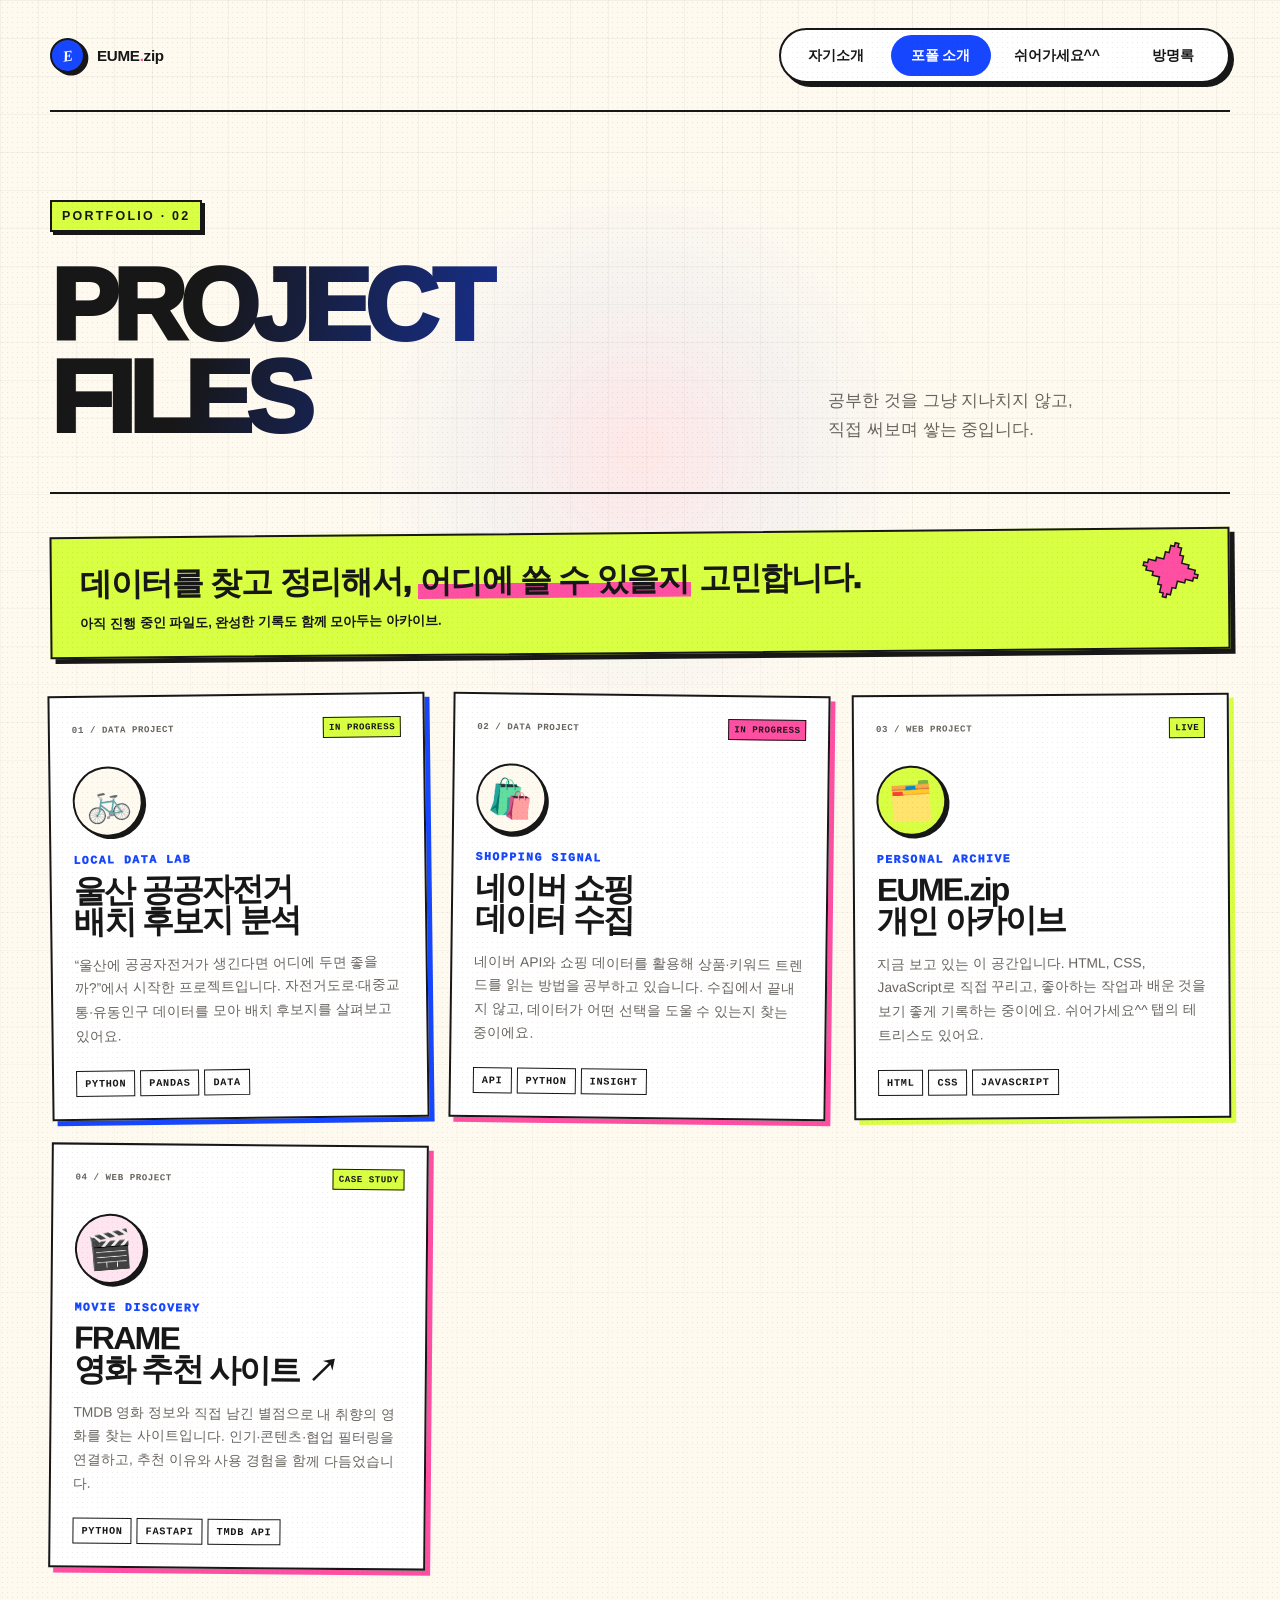
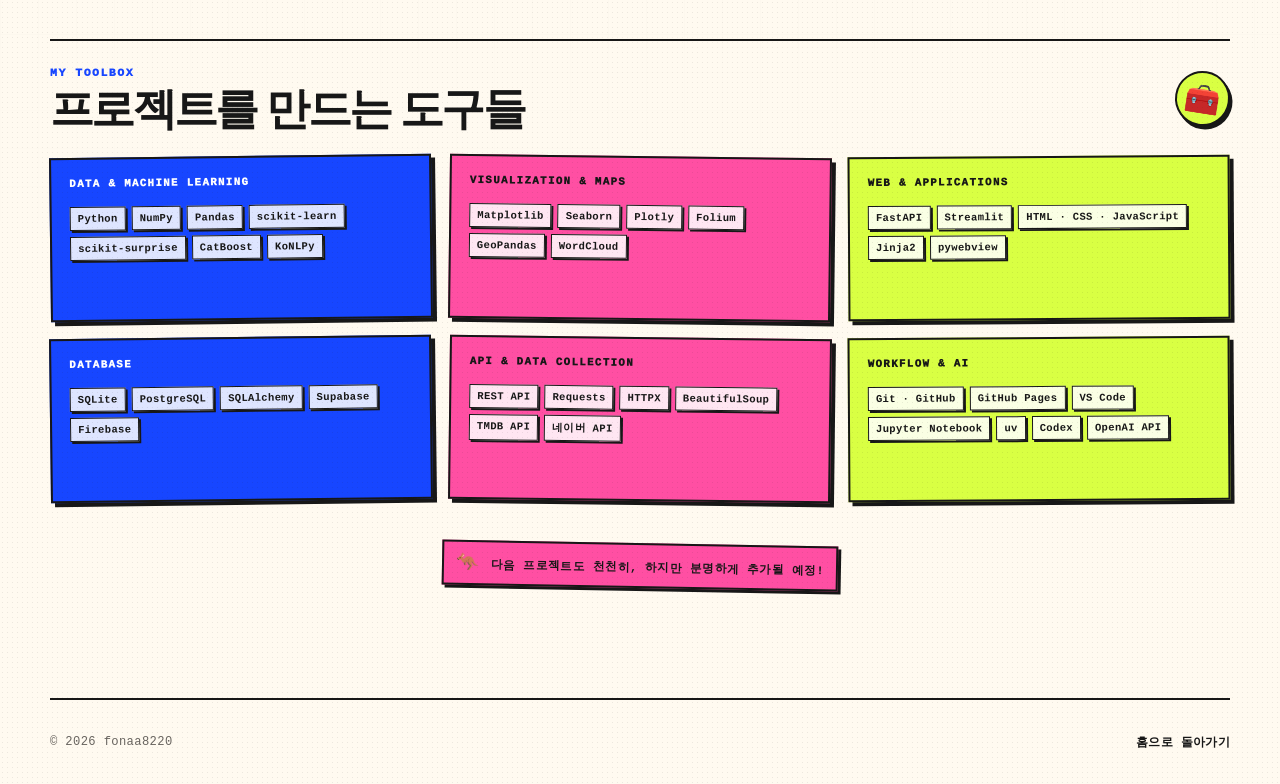
==== commit 7772f14f: "feat: refresh portfolio toolbox from project usage" ====
--- a/pages/portfolio/index.html
+++ b/pages/portfolio/index.html
@@ -5,7 +5,8 @@
   <meta name="viewport" content="width=device-width, initial-scale=1.0">
   <meta name="description" content="김정음의 프로젝트 포트폴리오 페이지입니다.">
   <title>포폴 소개 — EUME.zip</title>
-  <link rel="stylesheet" href="../../shared/site.css">
+  <link rel="stylesheet" href="../../shared/site.css?v=20261020-toolbox">
+  <link rel="stylesheet" href="frame/frame.css?v=20261020-2">
   <script src="../../shared/site.js" defer></script>
 </head>
 <body data-page="portfolio">
@@ -56,27 +57,47 @@
         <p class="project-copy">지금 보고 있는 이 공간입니다. HTML, CSS, JavaScript로 직접 꾸리고, 좋아하는 작업과 배운 것을 보기 좋게 기록하는 중이에요. 쉬어가세요^^ 탭의 테트리스도 있어요.</p>
         <ul class="project-tags" aria-label="사용 기술"><li>HTML</li><li>CSS</li><li>JAVASCRIPT</li></ul>
       </article>
+      <article class="project-card project-frame">
+        <div class="project-topline"><span>04 / WEB PROJECT</span><span class="project-state">CASE STUDY</span></div>
+        <div class="project-icon" aria-hidden="true">🎬</div>
+        <p class="project-type">MOVIE DISCOVERY</p>
+        <h2><a href="frame/index.html">FRAME<br>영화 추천 사이트 <span aria-hidden="true">↗</span></a></h2>
+        <p class="project-copy">TMDB 영화 정보와 직접 남긴 별점으로 내 취향의 영화를 찾는 사이트입니다. 인기·콘텐츠·협업 필터링을 연결하고, 추천 이유와 사용 경험을 함께 다듬었습니다.</p>
+        <ul class="project-tags" aria-label="사용 기술"><li>PYTHON</li><li>FASTAPI</li><li>TMDB API</li></ul>
+      </article>
     </section>
     <section class="toolbox" aria-labelledby="toolbox-title">
       <div class="toolbox-heading">
         <div>
           <p id="toolbox-title">MY TOOLBOX</p>
-          <h2>직접 써보며 익히는 도구들</h2>
+          <h2>프로젝트를 만드는 도구들</h2>
         </div>
         <span aria-hidden="true">🧰</span>
       </div>
       <div class="toolbox-grid">
         <article class="tool-group tool-group-blue">
-          <p>CODE &amp; DATA</p>
-          <ul><li>Python</li><li>NumPy</li><li>Pandas</li><li>Data Visualization</li></ul>
+          <p>DATA &amp; MACHINE LEARNING</p>
+          <ul><li>Python</li><li>NumPy</li><li>Pandas</li><li>scikit-learn</li><li>scikit-surprise</li><li>CatBoost</li><li>KoNLPy</li></ul>
         </article>
         <article class="tool-group tool-group-pink">
-          <p>WORKFLOW</p>
-          <ul><li>Git</li><li>GitHub</li><li>VS Code</li><li>Jupyter Notebook</li></ul>
+          <p>VISUALIZATION &amp; MAPS</p>
+          <ul><li>Matplotlib</li><li>Seaborn</li><li>Plotly</li><li>Folium</li><li>GeoPandas</li><li>WordCloud</li></ul>
         </article>
         <article class="tool-group tool-group-lime">
-          <p>AI &amp; WEB</p>
-          <ul><li>Generative AI</li><li>Prompting</li><li>API 활용</li><li>HTML · CSS · JavaScript</li></ul>
+          <p>WEB &amp; APPLICATIONS</p>
+          <ul><li>FastAPI</li><li>Streamlit</li><li>HTML · CSS · JavaScript</li><li>Jinja2</li><li>pywebview</li></ul>
+        </article>
+        <article class="tool-group tool-group-blue">
+          <p>DATABASE</p>
+          <ul><li>SQLite</li><li>PostgreSQL</li><li>SQLAlchemy</li><li>Supabase</li><li>Firebase</li></ul>
+        </article>
+        <article class="tool-group tool-group-pink">
+          <p>API &amp; DATA COLLECTION</p>
+          <ul><li>REST API</li><li>Requests</li><li>HTTPX</li><li>BeautifulSoup</li><li>TMDB API</li><li>네이버 API</li></ul>
+        </article>
+        <article class="tool-group tool-group-lime">
+          <p>WORKFLOW &amp; AI</p>
+          <ul><li>Git · GitHub</li><li>GitHub Pages</li><li>VS Code</li><li>Jupyter Notebook</li><li>uv</li><li>Codex</li><li>OpenAI API</li></ul>
         </article>
       </div>
     </section>
--- a/shared/site.css
+++ b/shared/site.css
@@ -331,7 +331,7 @@
   .project-grid { grid-template-columns: repeat(2, 1fr); }
   .toolbox-grid { grid-template-columns: 1fr 1fr; }
   .guestbook-shell { grid-template-columns: 1fr; gap: 52px; }
-  .tool-group:last-child { grid-column: 1 / -1; }
+  .tool-group:last-child:nth-child(odd) { grid-column: 1 / -1; }
   .project-card:last-child { grid-column: 1 / -1; }
   .click-sticker-main { left: -4%; }
   .click-sticker-alt { right: -5%; }
--- a/pages/portfolio/frame/frame.css
+++ b/pages/portfolio/frame/frame.css
@@ -0,0 +1,109 @@
+/* FRAME case study; scoped so the existing archive keeps its own design. */
+.project-grid .project-frame { grid-column: auto; box-shadow: 5px 5px 0 var(--pink); transform: rotate(.5deg); }
+.project-frame .project-icon { background: #ffe5f0; transform: rotate(-5deg); }
+.project-frame h2 a:hover { text-decoration: underline; text-underline-offset: 4px; }
+.project-frame h2 a:focus-visible { outline: 3px solid var(--blue); outline-offset: 5px; }
+.frame-card-link { display: inline-flex; align-items: center; gap: 16px; padding: 11px 15px; border: 2px solid var(--ink); color: var(--ink); background: var(--lime); box-shadow: 3px 3px 0 var(--ink); font-size: .85rem; font-weight: 900; }
+.frame-card-link:hover { background: #fff; }
+.frame-card-link:focus-visible, .frame-case a:focus-visible, .frame-case summary:focus-visible { outline: 3px solid var(--pink); outline-offset: 5px; }
+.frame-case { padding-bottom: 70px; }
+.frame-breadcrumb { display: inline-flex; margin: 22px 0; font-size: .8rem; font-weight: 800; }
+.frame-hero { display: grid; grid-template-columns: 1.2fr .8fr; gap: 28px; padding: 28px; border: 2px solid var(--ink); color: var(--ink); background: #fff; box-shadow: 5px 5px 0 var(--blue); }
+.frame-case .frame-kicker { margin: 0 0 16px; color: var(--blue); font: 900 .73rem ui-monospace, monospace; letter-spacing: .1em; }
+.frame-hero .frame-kicker { color: var(--blue); }
+.frame-hero h1 { margin: 0; font-size: clamp(2rem, 4vw, 3.2rem); line-height: 1.12; letter-spacing: -.055em; word-break: keep-all; }
+.frame-hero h1 span { display: table; margin-bottom: 16px; padding: 5px 9px; border: 2px solid var(--ink); color: var(--ink); background: var(--lime); font-size: .48em; letter-spacing: -.02em; transform: rotate(-2deg); }
+.frame-hero-copy { max-width: 620px; margin: 20px 0 0; color: var(--muted); font-size: .89rem; line-height: 1.85; word-break: keep-all; }
+.frame-meta { display: grid; align-content: center; gap: 0; margin: 0; padding: 0 0 0 25px; border-left: 1px solid #d5d1c7; }
+.frame-meta div { padding: 14px 0; }
+.frame-meta dt { margin-bottom: 7px; color: var(--blue); font: 800 .68rem ui-monospace, monospace; letter-spacing: .08em; }
+.frame-meta dd { margin: 0; font-size: .91rem; line-height: 1.6; }
+.frame-actions { display: flex; flex-wrap: wrap; align-items: center; gap: 16px; margin-top: 25px; }
+.frame-actions .frame-secondary { padding: 12px 0; color: inherit; border-bottom: 1px solid currentColor; font-size: .88rem; font-weight: 800; }
+.frame-stats { display: grid; grid-template-columns: repeat(3, 1fr); gap: 20px; margin: 35px 0 12px; }
+.frame-stat { padding: 23px; border: 2px solid var(--ink); background: #fff; box-shadow: 4px 4px 0 var(--ink); }
+.frame-stat:nth-child(2) { background: var(--lime); }
+.frame-stat strong { display: block; font-size: clamp(1.8rem, 3vw, 2.4rem); letter-spacing: -.06em; }
+.frame-stat span { display: block; margin-top: 6px; font-size: .85rem; line-height: 1.6; }
+.frame-asof { margin: 14px 0 0; color: var(--muted); font-size: .78rem; }
+.frame-section { margin-top: 64px; padding-top: 24px; border-top: 2px solid var(--ink); scroll-margin-top: 25px; }
+.frame-section h2 { margin: 0 0 22px; font-size: clamp(1.6rem, 3vw, 2.2rem); line-height: 1.25; letter-spacing: -.05em; word-break: keep-all; }
+.frame-section h3 { margin: 0 0 12px; font-size: 1.13rem; line-height: 1.5; word-break: keep-all; }
+.frame-section p, .frame-section li { line-height: 1.9; word-break: keep-all; }
+.frame-section p { max-width: 900px; }
+.frame-section a:not(.frame-card-link) { text-decoration: underline; text-underline-offset: 3px; }
+.frame-section ul { padding-left: 22px; }
+.frame-grid { display: grid; grid-template-columns: repeat(2, minmax(0, 1fr)); gap: 20px; }
+.frame-note { padding: 24px; border: 2px solid var(--ink); background: #fff; box-shadow: 4px 4px 0 var(--ink); }
+.frame-note p:last-child { margin-bottom: 0; }
+.frame-note .frame-label { margin: 0 0 10px; color: var(--blue); font: 900 .7rem ui-monospace, monospace; letter-spacing: .07em; }
+.frame-table-wrap { overflow-x: auto; border: 2px solid var(--ink); background: #fff; }
+.frame-case table { width: 100%; border-collapse: collapse; font-size: .87rem; }
+.frame-case th, .frame-case td { padding: 17px; border-bottom: 1px solid #d5d1c7; text-align: left; line-height: 1.8; vertical-align: top; word-break: keep-all; }
+.frame-case th { background: var(--lime); }
+.frame-case tr:last-child td { border-bottom: 0; }
+.frame-case td:first-child { width: 24%; font-weight: 800; }
+.frame-flow { display: grid; grid-template-columns: 1fr auto 1fr; gap: 16px; align-items: center; margin: 24px 0; }
+.frame-flow-column { display: grid; gap: 16px; }
+.frame-flow-box { padding: 22px; border: 2px solid var(--ink); background: #fff; box-shadow: 4px 4px 0 var(--ink); }
+.frame-flow-box strong, .frame-flow-box span { display: block; }
+.frame-flow-box strong { margin-bottom: 8px; font-size: 1rem; }
+.frame-flow-box span { font-size: .83rem; line-height: 1.8; }
+.frame-flow-arrow { font-size: 2rem; font-weight: 900; }
+.frame-flow-output { grid-column: 1 / -1; padding: 23px; border: 2px solid var(--ink); background: var(--lime); text-align: center; }
+.frame-flow-output strong { display: block; margin-bottom: 6px; }
+.frame-flow-output span { font-size: .86rem; line-height: 1.8; }
+.frame-formula { padding: 20px 24px; border: 2px solid var(--ink); background: #fff; font: 800 .95rem/1.9 ui-monospace, monospace; overflow-wrap: anywhere; }
+.frame-case code { padding: 2px 5px; border-radius: 3px; background: #ebe7db; font-family: ui-monospace, monospace; font-size: .88em; overflow-wrap: anywhere; }
+.frame-case pre { margin: 18px 0; padding: 22px; color: #f6f8ef; background: #111510; overflow-x: auto; line-height: 1.9; }
+.frame-case pre code { padding: 0; color: inherit; background: transparent; overflow-wrap: normal; }
+.frame-architecture { display: grid; grid-template-columns: repeat(4, minmax(0, 1fr)); gap: 14px; margin: 24px 0; }
+.frame-architecture .frame-flow-box { padding: 18px; }
+.frame-architecture small { display: block; margin-bottom: 9px; color: var(--blue); font: 900 .7rem ui-monospace, monospace; }
+.frame-checks { display: grid; grid-template-columns: repeat(2, minmax(0, 1fr)); gap: 12px; padding: 0 !important; list-style: none; }
+.frame-checks li { margin: 0; padding: 16px 20px; border: 1.5px solid var(--ink); background: #fff; }
+.frame-checks li::before { content: '✓'; margin-right: 10px; color: var(--blue); font-weight: 900; }
+.frame-bottom { display: flex; justify-content: space-between; align-items: center; flex-wrap: wrap; gap: 18px; margin-top: 55px; padding-top: 24px; border-top: 2px solid var(--ink); }
+@media (max-width: 820px) {
+  .frame-hero { grid-template-columns: 1fr; }
+  .frame-meta { grid-template-columns: repeat(2, minmax(0, 1fr)); padding: 20px 0 0; border-left: 0; border-top: 1px solid #d5d1c7; gap: 10px; }
+  .frame-architecture { grid-template-columns: repeat(2, minmax(0, 1fr)); }
+}
+@media (max-width: 540px) {
+  .frame-hero { padding: 22px; }
+  .frame-stats, .frame-grid, .frame-checks { grid-template-columns: 1fr; }
+  .frame-stat { display: flex; align-items: center; gap: 22px; padding: 17px 22px; }
+  .frame-stat strong { min-width: 95px; }
+  .frame-section { margin-top: 46px; }
+  .frame-flow { grid-template-columns: 1fr; }
+  .frame-flow-arrow { text-align: center; transform: rotate(90deg); }
+  .frame-meta, .frame-architecture { grid-template-columns: 1fr; }
+  .frame-case th, .frame-case td { padding: 12px; font-size: .79rem; }
+  .frame-case td:first-child { width: 30%; }
+}
+
+/* Screen tour: the same small controls and paper palette as the archive. */
+.frame-gallery { margin: 24px 0; border: 2px solid var(--ink); background: #fff; box-shadow: 5px 5px 0 var(--blue); }
+.frame-gallery:focus-visible { outline: 3px solid var(--pink); outline-offset: 5px; }
+.frame-gallery-tabs { display: flex; flex-wrap: wrap; gap: 7px; padding: 13px; background: var(--paper); border-bottom: 2px solid var(--ink); }
+.frame-gallery button { padding: 9px 12px; border: 1.5px solid var(--ink); color: var(--ink); background: #fff; font-family: inherit; font-size: .78rem; font-weight: 800; line-height: 1.3; cursor: pointer; }
+.frame-gallery button:hover:not(:disabled) { background: var(--lime); }
+.frame-gallery button:focus-visible { outline: 3px solid var(--pink); outline-offset: 3px; }
+.frame-gallery button[aria-pressed="true"] { color: #fff; background: var(--blue); }
+.frame-gallery button:disabled { opacity: .35; cursor: default; }
+.frame-gallery-figure { margin: 0; }
+.frame-gallery-stage { display: block; background: #111510; touch-action: pan-y pinch-zoom; }
+.frame-gallery-stage img { display: block; width: 100%; height: auto; max-height: 60vh; aspect-ratio: 1265 / 712; object-fit: contain; }
+.frame-gallery-figure figcaption { padding: 18px 20px; border-top: 2px solid var(--ink); }
+.frame-gallery-figure strong { display: block; font-size: 1rem; }
+.frame-gallery-figure p { margin: 8px 0 0; font-size: .88rem; line-height: 1.8; }
+.frame-gallery-controls { display: flex; align-items: center; justify-content: space-between; gap: 12px; padding: 0 20px 16px; }
+.frame-gallery-controls span { color: var(--blue); font: 900 .8rem ui-monospace, monospace; }
+.frame-section .frame-gallery-hint { margin: 0; padding: 0 20px 17px; color: var(--muted); font-size: .73rem; line-height: 1.7; }
+@media (max-width: 540px) {
+  .frame-gallery-tabs { gap: 6px; padding: 10px; }
+  .frame-gallery button { padding: 9px; font-size: .72rem; }
+  .frame-gallery-figure figcaption { padding: 15px; }
+  .frame-gallery-controls { padding: 0 15px 14px; }
+  .frame-section .frame-gallery-hint { padding: 0 15px 15px; }
+}
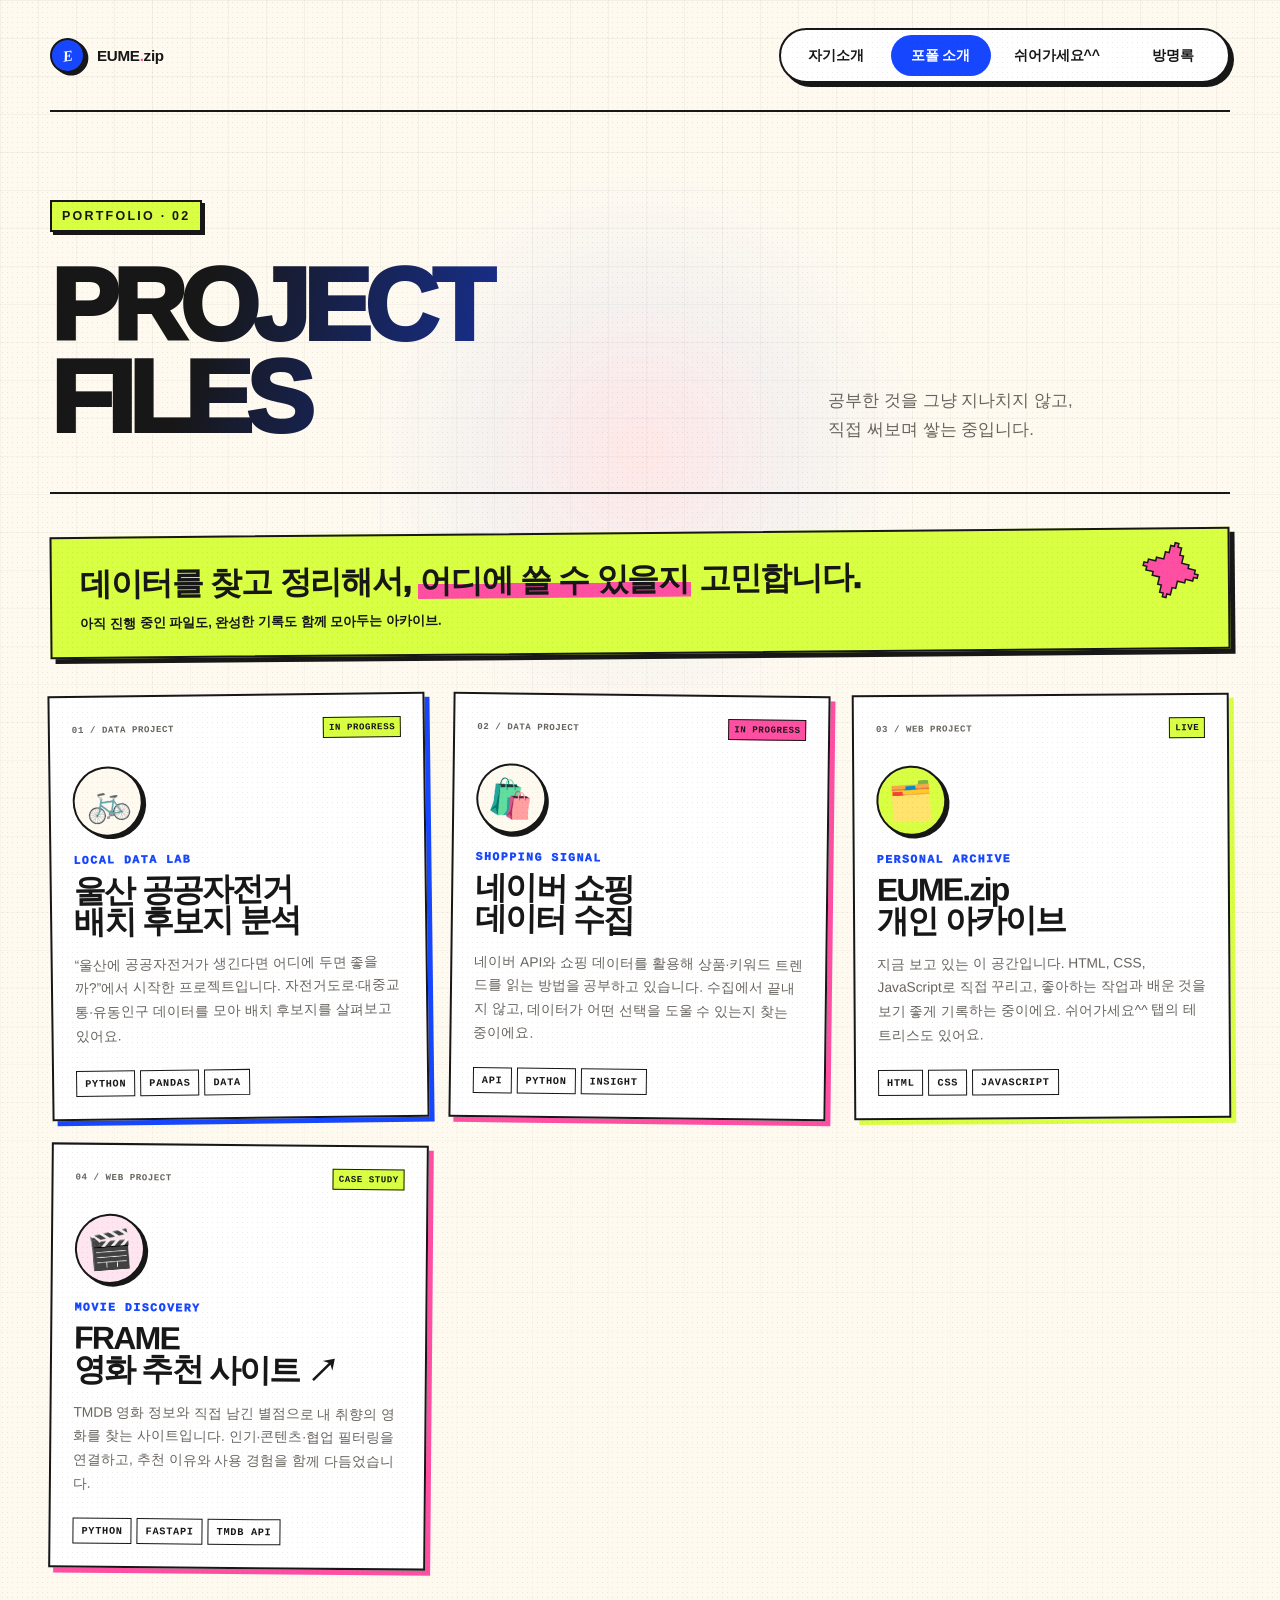
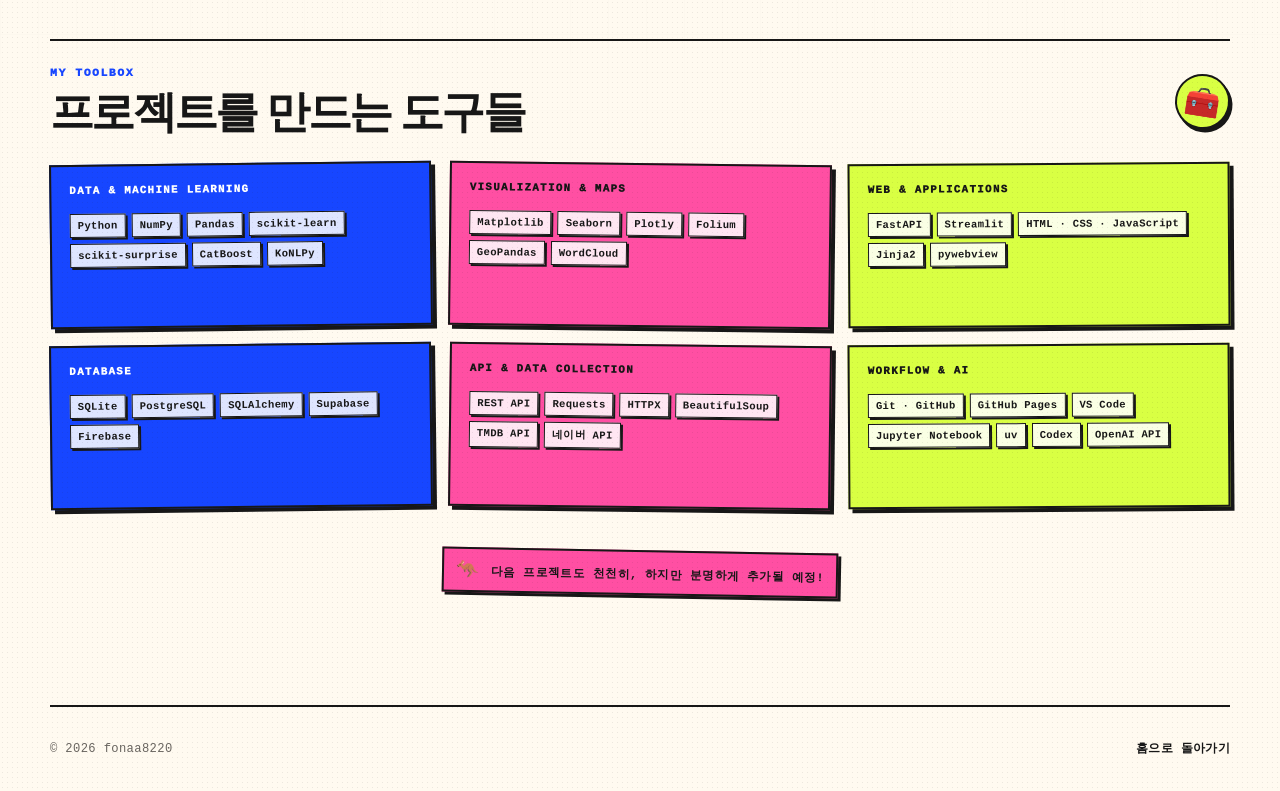
==== commit 492f6fe6: "style: keep toolbox title readable on narrow screens" ====
--- a/pages/portfolio/index.html
+++ b/pages/portfolio/index.html
@@ -5,7 +5,7 @@
   <meta name="viewport" content="width=device-width, initial-scale=1.0">
   <meta name="description" content="김정음의 프로젝트 포트폴리오 페이지입니다.">
   <title>포폴 소개 — EUME.zip</title>
-  <link rel="stylesheet" href="../../shared/site.css?v=20261020-toolbox">
+  <link rel="stylesheet" href="../../shared/site.css?v=20261020-toolbox-2">
   <link rel="stylesheet" href="frame/frame.css?v=20261020-2">
   <script src="../../shared/site.js" defer></script>
 </head>
--- a/shared/site.css
+++ b/shared/site.css
@@ -178,7 +178,7 @@
 .toolbox { margin-top: 70px; padding-top: 25px; border-top: 2px solid var(--ink); }
 .toolbox-heading { display: flex; align-items: center; justify-content: space-between; gap: 20px; }
 .toolbox-heading p { margin: 0; color: var(--blue); font: 950 .72rem ui-monospace, SFMono-Regular, Menlo, monospace; letter-spacing: .13em; }
-.toolbox-heading h2 { margin: 8px 0 0; font-size: clamp(1.7rem, 4vw, 2.75rem); line-height: 1; letter-spacing: -.06em; }
+.toolbox-heading h2 { margin: 8px 0 0; font-size: clamp(1.7rem, 4vw, 2.75rem); line-height: 1.15; letter-spacing: -.06em; word-break: keep-all; }
 .toolbox-heading > span { width: 55px; height: 55px; display: grid; place-items: center; flex: 0 0 auto; border: 2px solid var(--ink); border-radius: 50%; background: var(--lime); box-shadow: 3px 3px 0 var(--ink); font-size: 1.8rem; transform: rotate(9deg); }
 .toolbox-grid { display: grid; grid-template-columns: repeat(3, 1fr); gap: 17px; margin-top: 25px; }
 .tool-group { min-height: 164px; padding: 18px; border: 2px solid var(--ink); box-shadow: 4px 4px 0 var(--ink); }
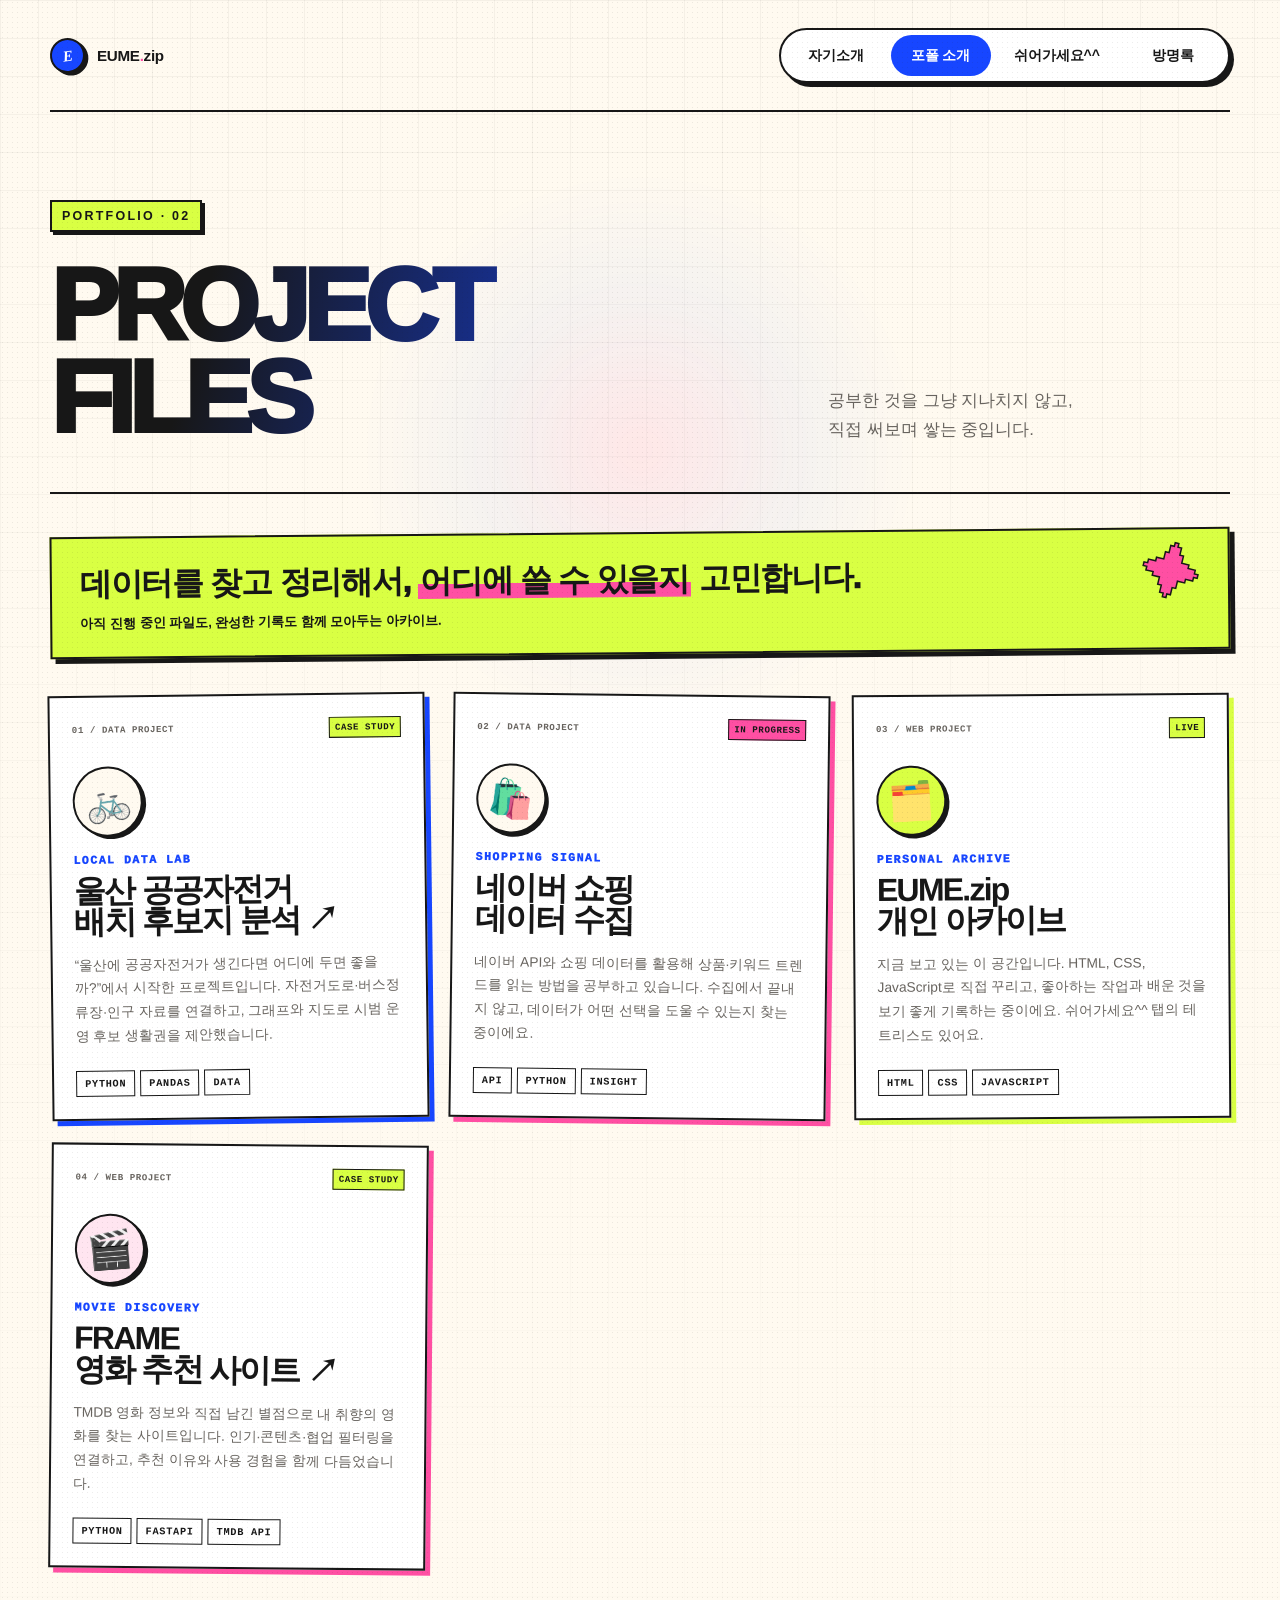
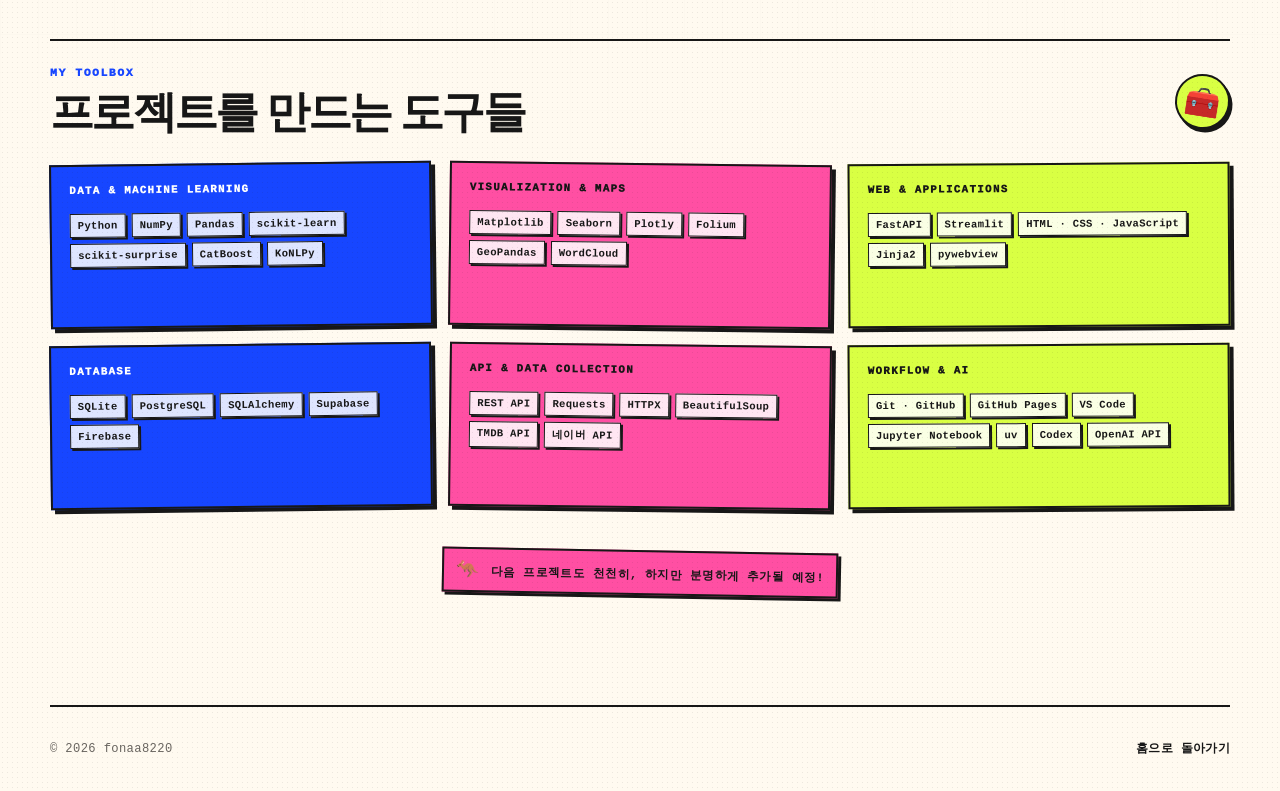
==== commit d8749bab: "feat: add Ulsan public bicycle analysis case study" ====
--- a/pages/portfolio/index.html
+++ b/pages/portfolio/index.html
@@ -7,6 +7,7 @@
   <title>포폴 소개 — EUME.zip</title>
   <link rel="stylesheet" href="../../shared/site.css?v=20261020-toolbox-2">
   <link rel="stylesheet" href="frame/frame.css?v=20261020-2">
+  <link rel="stylesheet" href="bicycle/bicycle.css?v=20261020-1">
   <script src="../../shared/site.js" defer></script>
 </head>
 <body data-page="portfolio">
@@ -34,11 +35,11 @@
     </section>
     <section class="project-grid" aria-label="프로젝트 목록">
       <article class="project-card project-bike">
-        <div class="project-topline"><span>01 / DATA PROJECT</span><span class="project-state">IN PROGRESS</span></div>
+        <div class="project-topline"><span>01 / DATA PROJECT</span><span class="project-state">CASE STUDY</span></div>
         <div class="project-icon" aria-hidden="true">🚲</div>
         <p class="project-type">LOCAL DATA LAB</p>
-        <h2>울산 공공자전거<br>배치 후보지 분석</h2>
-        <p class="project-copy">“울산에 공공자전거가 생긴다면 어디에 두면 좋을까?”에서 시작한 프로젝트입니다. 자전거도로·대중교통·유동인구 데이터를 모아 배치 후보지를 살펴보고 있어요.</p>
+        <h2><a href="bicycle/index.html">울산 공공자전거<br>배치 후보지 분석 <span aria-hidden="true">↗</span></a></h2>
+        <p class="project-copy">“울산에 공공자전거가 생긴다면 어디에 두면 좋을까?”에서 시작한 프로젝트입니다. 자전거도로·버스정류장·인구 자료를 연결하고, 그래프와 지도로 시범 운영 후보 생활권을 제안했습니다.</p>
         <ul class="project-tags" aria-label="사용 기술"><li>PYTHON</li><li>PANDAS</li><li>DATA</li></ul>
       </article>
       <article class="project-card project-shopping">
--- a/pages/portfolio/bicycle/bicycle.css
+++ b/pages/portfolio/bicycle/bicycle.css
@@ -0,0 +1,74 @@
+/* Bicycle case study: keep the archive's paper palette and compact scale. */
+.project-bike h2 a:hover { text-decoration: underline; text-underline-offset: 4px; }
+.project-bike h2 a:focus-visible, .bike-case a:focus-visible, .bike-case summary:focus-visible { outline: 3px solid var(--pink); outline-offset: 5px; }
+.bike-case { padding-bottom: 65px; }
+.bike-back { display: inline-block; margin: 22px 0; font-size: .8rem; font-weight: 800; }
+.bike-hero { display: grid; grid-template-columns: 1.3fr .7fr; gap: 30px; padding: 28px; border: 2px solid var(--ink); background: #fff; box-shadow: 5px 5px 0 var(--blue); }
+.bike-case .bike-kicker { margin: 0 0 16px; color: var(--blue); font: 900 .73rem ui-monospace, monospace; letter-spacing: .08em; }
+.bike-hero h1 { margin: 0; font-size: clamp(2rem, 4vw, 3.2rem); line-height: 1.16; letter-spacing: -.055em; word-break: keep-all; }
+.bike-sticker { display: table; margin-bottom: 18px; padding: 6px 10px; border: 2px solid var(--ink); background: var(--lime); font-size: .9rem; font-weight: 900; transform: rotate(-2deg); }
+.bike-hero-copy { margin: 20px 0 0; color: var(--muted); font-size: .9rem; line-height: 1.85; word-break: keep-all; }
+.bike-meta { align-self: center; margin: 0; padding-left: 25px; border-left: 1px solid #d5d1c7; }
+.bike-meta div { padding: 12px 0; }
+.bike-meta dt { margin-bottom: 7px; color: var(--blue); font: 800 .7rem ui-monospace, monospace; }
+.bike-meta dd { margin: 0; font-size: .88rem; line-height: 1.7; }
+.bike-stats { display: grid; grid-template-columns: repeat(3, minmax(0, 1fr)); gap: 20px; margin-top: 30px; }
+.bike-stat { padding: 22px; border: 2px solid var(--ink); background: #fff; box-shadow: 4px 4px 0 var(--ink); }
+.bike-stat:nth-child(2) { background: var(--lime); }
+.bike-stat strong { display: block; font-size: clamp(1.8rem, 3vw, 2.4rem); letter-spacing: -.05em; }
+.bike-stat span { display: block; margin-top: 7px; font-size: .82rem; line-height: 1.6; }
+.bike-case .bike-caption { margin: 13px 0; color: var(--muted); font-size: .78rem; line-height: 1.8; }
+.bike-nav { display: flex; flex-wrap: wrap; gap: 10px; margin: 25px 0; }
+.bike-nav a { padding: 9px 12px; border: 1.5px solid var(--ink); background: #fff; font-size: .78rem; font-weight: 800; }
+.bike-nav a:hover { background: var(--lime); }
+.bike-section { margin-top: 60px; padding-top: 24px; border-top: 2px solid var(--ink); scroll-margin-top: 24px; }
+.bike-section h2 { margin: 0 0 20px; font-size: clamp(1.6rem, 3vw, 2.2rem); line-height: 1.3; letter-spacing: -.05em; word-break: keep-all; }
+.bike-section h3 { margin: 0 0 12px; font-size: 1.1rem; line-height: 1.6; word-break: keep-all; }
+.bike-section p, .bike-section li { line-height: 1.9; word-break: keep-all; }
+.bike-section > p { max-width: 920px; }
+.bike-grid { display: grid; grid-template-columns: repeat(2, minmax(0, 1fr)); gap: 20px; margin: 24px 0; }
+.bike-note { padding: 23px; border: 2px solid var(--ink); background: #fff; box-shadow: 4px 4px 0 var(--ink); }
+.bike-note p { margin-bottom: 0; font-size: .88rem; }
+.bike-label { display: block; margin-bottom: 10px; color: var(--blue); font: 900 .72rem ui-monospace, monospace; }
+.bike-flow { display: grid; grid-template-columns: repeat(4, minmax(0, 1fr)); gap: 14px; padding: 0; list-style: none; counter-reset: steps; }
+.bike-flow li { counter-increment: steps; padding: 18px; border: 2px solid var(--ink); background: #fff; font-size: .83rem; }
+.bike-flow li::before { content: '0' counter(steps) ' →'; display: block; margin-bottom: 8px; color: var(--blue); font-weight: 900; }
+.bike-flow strong { display: block; margin-bottom: 7px; font-size: .97rem; }
+.bike-flow li:last-child { background: var(--lime); }
+.bike-chart { margin: 24px 0; border: 2px solid var(--ink); background: #fff; box-shadow: 4px 4px 0 var(--blue); }
+.bike-chart a { display: block; }
+.bike-chart img { display: block; width: 100%; height: auto; max-height: 650px; object-fit: contain; padding: 14px; }
+.bike-chart figcaption { padding: 16px 20px; border-top: 1px solid #d5d1c7; font-size: .84rem; line-height: 1.8; }
+.bike-chart figcaption strong { display: block; margin-bottom: 5px; }
+.bike-table-wrap { margin: 22px 0; overflow-x: auto; border: 2px solid var(--ink); background: #fff; }
+.bike-case table { width: 100%; border-collapse: collapse; font-size: .86rem; }
+.bike-case th, .bike-case td { padding: 15px; border-bottom: 1px solid #d5d1c7; text-align: left; vertical-align: top; line-height: 1.8; word-break: keep-all; }
+.bike-case th { background: var(--lime); }
+.bike-case tr:last-child td { border-bottom: 0; }
+.bike-case td:first-child { font-weight: 800; }
+.bike-case details { margin: 22px 0; padding: 18px; border: 2px solid var(--ink); background: #fff; }
+.bike-case summary { cursor: pointer; font-weight: 800; line-height: 1.7; }
+.bike-case details .bike-chart { box-shadow: none; }
+.bike-case .bike-tall-chart img { max-height: none; }
+.bike-case details > p { font-size: .84rem; }
+.bike-map { display: block; width: 100%; height: 560px; margin-top: 18px; border: 1px solid #d5d1c7; background: var(--paper); }
+.bike-map-link { display: inline-block; margin-top: 14px; color: var(--blue); text-decoration: underline; text-underline-offset: 4px; font-size: .85rem; font-weight: 800; }
+.bike-proposal { border-left: 7px solid var(--blue); }
+.bike-bottom { margin-top: 50px; padding-top: 24px; border-top: 2px solid var(--ink); }
+@media (max-width: 820px) {
+  .bike-hero { grid-template-columns: 1fr; }
+  .bike-meta { display: grid; grid-template-columns: repeat(2, minmax(0, 1fr)); padding: 18px 0 0; border-left: 0; border-top: 1px solid #d5d1c7; gap: 10px; }
+  .bike-flow { grid-template-columns: repeat(2, minmax(0, 1fr)); }
+}
+@media (max-width: 540px) {
+  .bike-hero { padding: 22px; }
+  .bike-stats, .bike-grid, .bike-meta, .bike-flow { grid-template-columns: 1fr; }
+  .bike-stat { display: flex; align-items: center; gap: 20px; padding: 16px 20px; }
+  .bike-stat strong { min-width: 95px; }
+  .bike-section { margin-top: 44px; }
+  .bike-case th, .bike-case td { padding: 10px; font-size: .76rem; }
+  .bike-chart img { padding: 6px; }
+  .bike-chart figcaption { padding: 14px; font-size: .8rem; }
+  .bike-case details { padding: 13px; }
+  .bike-map { height: 460px; }
+}
